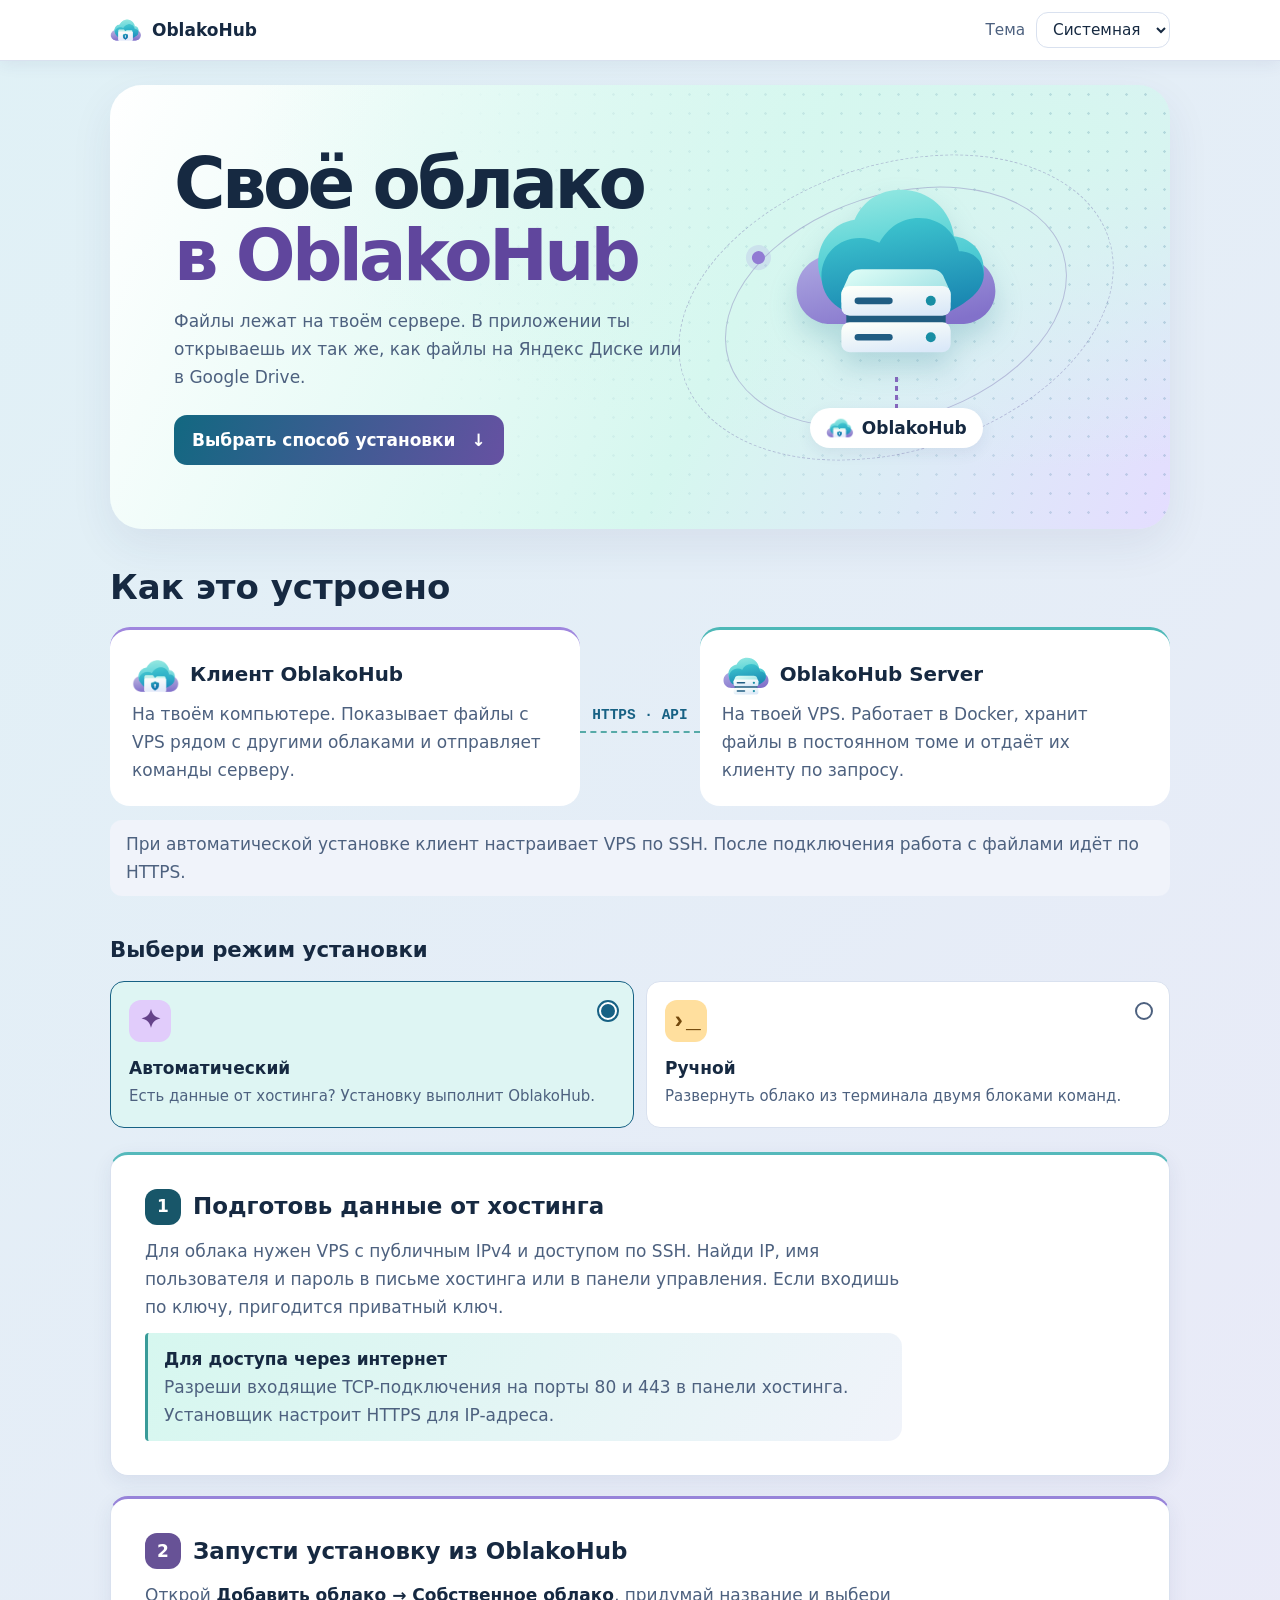
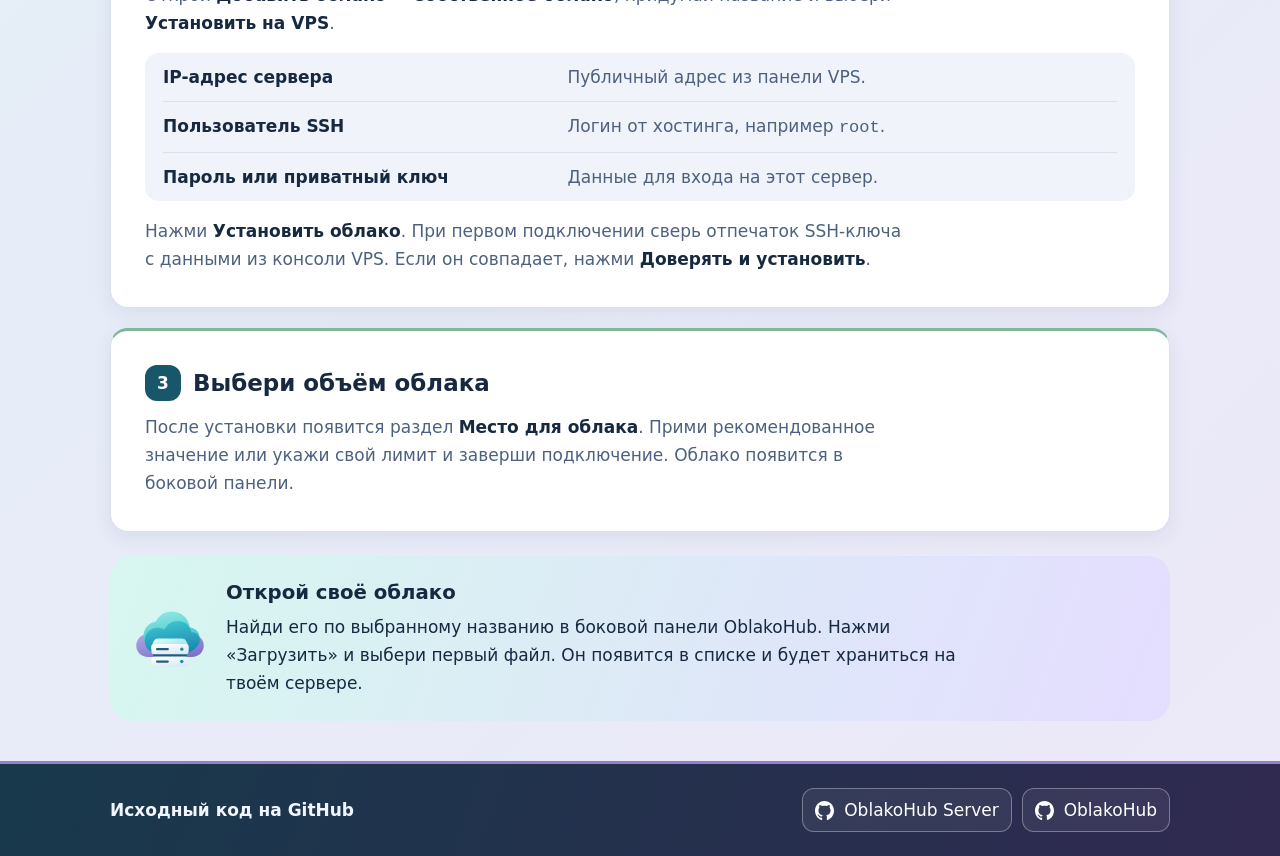
==== docs/index.html @ f3b12b69 "style(Guide): Aligned installation steps and framed page navigation" ====
<!doctype html>
<html lang="ru">
<head>
  <meta charset="utf-8">
  <meta name="viewport" content="width=device-width, initial-scale=1">
  <meta name="color-scheme" content="light dark">
  <meta name="description" content="Как запустить собственное облако OblakoHub на VPS и подключить его в приложении.">
  <title>Собственное облако · OblakoHub</title>
  <link rel="icon" href="oblako.png">
  <link rel="stylesheet" href="guide.css?v=5">
  <script src="guide.js?v=4" defer></script>
</head>
<body>
  <header>
    <div class="layout top">
      <span class="brand"><img src="oblako.png" width="32" height="32" alt="">OblakoHub</span>
      <label class="theme-choice" hidden>Тема
        <select id="theme">
          <option value="system">Системная</option>
          <option value="light">Светлая</option>
          <option value="dark">Тёмная</option>
        </select>
      </label>
    </div>
  </header>
    <main class="layout">
      <section class="hero" aria-labelledby="title">
        <div class="intro">
          <h1 id="title">Своё облако<br><em>в OblakoHub</em></h1>
          <p>Файлы лежат на твоём сервере. В приложении ты открываешь их так же, как файлы на Яндекс Диске или в Google Drive.</p>
          <a class="start" href="#setup">Выбрать способ установки <span aria-hidden="true">↓</span></a>
        </div>
        <figure class="scene" aria-label="OblakoHub подключается к твоему серверу">
          <div class="halo"></div>
          <img class="cloud-art" src="own-cloud.svg" alt="">
          <div class="wire"></div>
          <figcaption><img src="oblako.png" alt="" width="28" height="28"> OblakoHub</figcaption>
        </figure>
      </section>

      <section class="architecture" aria-labelledby="architecture-title">
        <h2 id="architecture-title">Как это устроено</h2>
        <div class="architecture-map">
          <article><img src="oblako.png" alt="" width="48" height="48"><h3>Клиент OblakoHub</h3>
            <p>На твоём компьютере. Показывает файлы с VPS рядом с другими облаками и отправляет команды серверу.</p></article>
          <span class="protocol">HTTPS · API</span>
          <article><img src="own-cloud.svg" alt="" width="48" height="48"><h3>OblakoHub Server</h3>
            <p>На твоей VPS. Работает в Docker, хранит файлы в постоянном томе и отдаёт их клиенту по запросу.</p></article>
        </div>
        <p class="architecture-note">При автоматической установке клиент настраивает VPS по SSH. После подключения работа с файлами идёт по HTTPS.</p>
      </section>

      <fieldset class="scenario" id="setup">
        <legend>Выбери режим установки</legend>
        <div class="choices">
          <input type="radio" name="scenario" id="auto" aria-controls="auto-guide" checked>
          <label for="auto"><i class="symbol spark" aria-hidden="true">✦</i><strong>Автоматический</strong><span>Есть данные от хостинга? Установку выполнит OblakoHub.</span></label>
          <input type="radio" name="scenario" id="vps" aria-controls="vps-guide">
          <label for="vps"><i class="symbol shell" aria-hidden="true">›_</i><strong>Ручной</strong><span>Развернуть облако из терминала двумя блоками команд.</span></label>
        </div>

        <div class="steps" id="auto-guide">
          <section class="card">
            <h2><span class="step-number">1</span>Подготовь данные от хостинга</h2>
            <p>Для облака нужен VPS с публичным IPv4 и доступом по SSH. Найди IP, имя пользователя и пароль в письме хостинга или в панели управления. Если входишь по ключу, пригодится приватный ключ.</p>
            <p class="result"><strong>Для доступа через интернет</strong>Разреши входящие TCP-подключения на порты 80 и 443 в панели хостинга. Установщик настроит HTTPS для IP-адреса.</p>
          </section>
          <section class="card">
            <h2><span class="step-number">2</span>Запусти установку из OblakoHub</h2>
            <p>Открой <strong>Добавить облако → Собственное облако</strong>, придумай название и выбери <strong>Установить на VPS</strong>.</p>
            <dl class="fields">
              <div><dt>IP-адрес сервера</dt><dd>Публичный адрес из панели VPS.</dd></div>
              <div><dt>Пользователь SSH</dt><dd>Логин от хостинга, например <code>root</code>.</dd></div>
              <div><dt>Пароль или приватный ключ</dt><dd>Данные для входа на этот сервер.</dd></div>
            </dl>
            <p>Нажми <strong>Установить облако</strong>. При первом подключении сверь отпечаток SSH-ключа с данными из консоли VPS. Если он совпадает, нажми <strong>Доверять и установить</strong>.</p>
          </section>
          <section class="card">
            <h2><span class="step-number">3</span>Выбери объём облака</h2>
            <p>После установки появится раздел <strong>Место для облака</strong>. Прими рекомендованное значение или укажи свой лимит и заверши подключение. Облако появится в боковой панели.</p>
          </section>
        </div>

        <div class="steps" id="vps-guide">
          <section class="card">
            <h2><span class="step-number">1</span>Установи Docker и Git</h2>
            <p>Для этих команд подойдёт VPS с Ubuntu и публичным IPv4. В панели хостинга открой входящие TCP-порты <strong>80 и 443</strong>, затем открой терминал VPS.</p>
            <div class="command">
              <div class="command-header"><span>Терминал на VPS</span><button type="button" hidden>Скопировать</button></div>
              <pre><code><b>wget</b> -O install-docker.sh https://raw.githubusercontent.com/vZidv/OblakoHub-Server/main/install-docker.sh &amp;&amp;
<b>bash</b> install-docker.sh</code></pre>
            </div>
            <details><summary>Если на VPS нет wget</summary><p>Скачай и запусти тот же скрипт через curl.</p>
              <div class="command"><div class="command-header"><span>Терминал на VPS</span><button type="button" hidden>Скопировать</button></div>
                <pre><code><b>curl</b> -fLo install-docker.sh https://raw.githubusercontent.com/vZidv/OblakoHub-Server/main/install-docker.sh &amp;&amp;
<b>bash</b> install-docker.sh</code></pre>
              </div>
            </details>
          </section>
          <section class="card">
            <h2><span class="step-number">2</span>Запусти сервер</h2>
            <div class="command">
              <div class="command-header"><span>Терминал на VPS</span><button type="button" hidden>Скопировать</button></div>
              <pre><code><b>git</b> clone https://github.com/vZidv/OblakoHub-Server.git &amp;&amp;
<b>cd</b> OblakoHub-Server &amp;&amp;
<b>bash</b> install.sh</code></pre>
            </div>
            <p class="result"><strong>Для подключения</strong> Введи IPv4 по запросу. Дождись строк <samp>Адрес подключения</samp> и <samp>Одноразовый код (15 минут)</samp>. Обе понадобятся в приложении.</p>
            <details><summary>Если код истёк</summary><p>До первого подключения снова выполни <code>bash install.sh</code> в папке проекта.</p></details>
          </section>
          <section class="card">
            <h2><span class="step-number">3</span>Подключи облако в OblakoHub</h2>
            <p>Открой в клиенте <strong>Добавить облако → Собственное облако → Готовый сервер</strong>.</p>
            <p>Введи название, адрес сервера и одноразовый код. Нажми <strong>Подключить</strong>.</p>
            <p>Код действует 15 минут. Когда появится раздел <strong>Место для облака</strong>, выбери лимит и заверши подключение.</p>
          </section>
        </div>
      </fieldset>
      <section class="finish" aria-labelledby="finish-title">
        <img src="own-cloud.svg" alt="" width="72" height="72">
        <div><h2 id="finish-title">Открой своё облако</h2>
          <p>Найди его по выбранному названию в боковой панели OblakoHub. Нажми «Загрузить» и выбери первый файл. Он появится в списке и будет храниться на твоём сервере.</p></div>
      </section>
      <p id="copy-status" class="visually-hidden" role="status"></p>
    </main>
  <footer>
    <div class="layout foot">
      <strong>Исходный код на GitHub</strong>
      <nav aria-label="Репозитории проекта">
        <a href="https://github.com/vZidv/OblakoHub-Server">OblakoHub Server</a>
        <a href="https://github.com/vZidv/OblakoHub-Avalonia">OblakoHub</a>
      </nav>
    </div>
  </footer>
</body>
</html>
---- docs/guide.css ----
:root {
  color-scheme: light dark;
  --bg: light-dark(#e0f1f6, #111925);
  --bg-end: light-dark(#ece8f8, #1f1a31);
  --surface: light-dark(#fff, #192838);
  --secondary: light-dark(#f0f3fa, #203148);
  --line: light-dark(#d9e1ef, #394b62);
  --ink: light-dark(#162941, #eff4fa);
  --muted: light-dark(#4d617f, #b3c2d7);
  --accent: light-dark(#176184, #a9c7ff);
  --selected: light-dark(#def5f3, #293856);
  --sky: light-dark(#d6f7ef, #17404d);
  --lilac: light-dark(#e4ddff, #3a3256);
  --violet: light-dark(#60469d, #cbb7ff);
  --terminal: light-dark(#172840, #111b29);
  --terminal-line: light-dark(#334960, #34465d);
  --terminal-ink: #eef3fc;
  --shadow: light-dark(#253c6b13, #0002);
  font: 17px/1.65 "Segoe UI", system-ui, sans-serif;
}

* { box-sizing: border-box; }
body {
  margin: 0;
  min-height: 100vh;
  color: var(--ink);
  background: linear-gradient(135deg, var(--bg), var(--bg-end));
}
a { color: var(--accent); text-underline-offset: .2em; }
:focus-visible { outline: 2px solid var(--accent); outline-offset: 3px; }
.layout { width: min(100% - 40px, 1060px); margin: 0 auto; }
.top, .brand { display: flex; align-items: center; gap: 10px; }
header { background: var(--surface); border-bottom: 1px solid var(--line); box-shadow: 0 3px 16px var(--shadow); }
.top { justify-content: space-between; padding-block: 12px; }
main.layout { padding-block: 24px 40px; }
.brand { font-weight: 750; }
.brand img { object-fit: contain; }

.hero {
  position: relative;
  isolation: isolate;
  overflow: hidden;
  display: grid;
  grid-template-columns: 1.1fr .9fr;
  align-items: center;
  padding: clamp(28px, 5vw, 64px);
  border-radius: 32px;
  background: radial-gradient(ellipse at 87% 12%, var(--sky), transparent 60%),
              linear-gradient(115deg, var(--surface) 0%, var(--sky) 58%, var(--lilac));
  box-shadow: 0 16px 44px var(--shadow);
}
.hero::before {
  content: "";
  position: absolute;
  z-index: -1;
  inset: 0;
  background-image: radial-gradient(circle, var(--accent) 1px, transparent 1.5px);
  background-size: 19px 19px;
  opacity: .19;
  mask-image: linear-gradient(90deg, transparent 28%, black);
}
.intro { position: relative; z-index: 1; }
.hero h1 { font-size: clamp(2.65rem, 5.5vw, 4.2rem); line-height: 1.02; letter-spacing: -.052em; }
.hero em { color: var(--violet); font-style: normal; }
.start {
  display: inline-flex;
  align-items: center;
  gap: 16px;
  margin-top: 24px;
  padding: 11px 18px;
  border-radius: 13px;
  color: white;
  background: linear-gradient(110deg, #126881, #6651a2);
  text-decoration: none;
  font-weight: 650;
}
.scene {
  position: relative;
  isolation: isolate;
  margin: 0;
  display: grid;
  justify-items: center;
  align-content: center;
  min-height: 220px;
}
.halo {
  position: absolute;
  inset: 10% 8%;
  z-index: -1;
  border: 1px solid #8680b974;
  border-radius: 50%;
  transform: rotate(-18deg);
}
.halo::before, .halo::after {
  content: "";
  position: absolute;
  border-radius: 50%;
}
.halo::before { inset: -14%; border: 1px dashed #8380b572; }
.halo::after { width: 13px; height: 13px; top: 7%; left: 15%; background: #917ad3; box-shadow: 0 0 0 6px #977ada2b; }
.cloud-art { width: clamp(130px, 18vw, 212px); filter: drop-shadow(0 15px 14px #22778b38); }
.wire { width: 3px; height: 31px; background: repeating-linear-gradient(#8666bd 0 5px, transparent 5px 9px); }
.scene figcaption { display: flex; gap: 8px; align-items: center; padding: 6px 16px; border-radius: 30px; background: var(--surface); box-shadow: 0 5px 15px var(--shadow); font-weight: 650; }
h1, h2, p { margin: 0; }
h1 { font-size: clamp(1.9rem, 4.5vw, 3rem); line-height: 1.12; letter-spacing: -.035em; }
h2 { font-size: 1.16rem; line-height: 1.35; }
.hero p { max-width: 50ch; margin-top: 14px; color: var(--muted); }
.card p { max-width: 70ch; margin-top: 12px; color: var(--muted); }
.card strong { color: var(--ink); }

.scenario { border: 0; padding: 0; margin: 34px 0 0; min-inline-size: 0; }
.scenario legend { padding: 0; margin-bottom: 14px; font-size: 1.25rem; font-weight: 700; }
.choices { display: grid; grid-template-columns: repeat(2, minmax(0, 1fr)); gap: 12px; }
.choices input, .visually-hidden {
  position: absolute;
  width: 1px;
  height: 1px;
  overflow: hidden;
  clip-path: inset(50%);
  white-space: nowrap;
}
.choices label {
  display: grid;
  gap: 2px;
  position: relative;
  align-content: start;
  padding: 18px;
  border: 1px solid var(--line);
  border-radius: 14px;
  background: var(--surface);
  cursor: pointer;
}
.symbol {
  display: grid;
  place-items: center;
  width: 42px;
  height: 42px;
  border-radius: 12px;
  margin-bottom: 10px;
  color: #12556a;
  background: #a2ece0;
  font: 700 1.45rem/1 Consolas, monospace;
}
.spark { color: #65428a; background: #e1ccfb; }
.shell { color: #72480c; background: #ffdf9e; }
.choices label::after {
  content: "";
  position: absolute;
  right: 16px;
  top: 20px;
  width: 14px;
  height: 14px;
  border: 2px solid var(--muted);
  border-radius: 50%;
}
.choices input:checked + label::after {
  background: var(--accent);
  border-color: var(--surface);
  outline: 2px solid var(--accent);
}
.choices label:hover { background: var(--secondary); }
.choices label span { color: var(--muted); font-size: .88rem; }
.choices input:checked + label { border-color: var(--accent); background: var(--selected); }
.choices input:focus-visible + label { outline: 2px solid var(--accent); outline-offset: 3px; }
.scenario:not(:has(#vps:checked)) #vps-guide,
.scenario:not(:has(#auto:checked)) #auto-guide { display: none; }
#setup { scroll-margin: 24px; }
.steps { display: grid; gap: 20px; margin-top: 24px; }

.card {
  padding: clamp(20px, 4vw, 34px);
  border-radius: 18px;
  border: 1px solid var(--line);
  background: var(--surface);
  box-shadow: 0 6px 20px var(--shadow);
}
.card h2 { display: flex; align-items: center; gap: 12px; font-size: 1.35rem; }
.step-number {
  flex: none;
  display: grid;
  place-items: center;
  width: 36px;
  height: 36px;
  border-radius: 12px;
  background: #185669;
  color: white;
  font: 700 1rem/1 system-ui, sans-serif;
}
.result { padding: 12px 16px; border-inline-start: 3px solid #399b99; background: var(--secondary); }
.result strong { display: block; }
details { margin-top: 14px; }
summary { width: fit-content; color: var(--accent); cursor: pointer; }
kbd { font-family: inherit; font-weight: 600; }
pre b { color: #8de6dc; }
p code { padding: .16em .35em; border-radius: 5px; color: var(--ink); background: var(--secondary); overflow-wrap: anywhere; }
.command { margin-top: 14px; border-radius: 12px; background: var(--terminal); color: var(--terminal-ink); overflow: hidden; }
.command-header {
  display: flex;
  align-items: center;
  justify-content: space-between;
  gap: 10px;
  padding: 9px 16px;
  background: #ffffff09;
  border-bottom: 1px solid var(--terminal-line);
  font-size: .84rem;
}
.command button {
  padding: 4px 10px;
  border: 1px solid #647c9f;
  border-radius: 8px;
  background: #294463;
  color: #fff;
  font: inherit;
  cursor: pointer;
}
.command button:hover { background: #3a5881; }
.command button:focus-visible { outline-color: #bcd2ff; }
pre { margin: 0; padding: 16px; line-height: 1.8; white-space: pre-wrap; overflow-wrap: anywhere; font-size: .88rem; }
code { font-family: Consolas, "Liberation Mono", monospace; }

@media (max-width: 540px) {
  .layout { width: min(100% - 24px, 1060px); }
  .hero { padding: 22px; gap: 12px; }
  .scene { min-height: 155px; }
  .hero { grid-template-columns: 1fr; }
  .cloud-art { width: 100px; }
  .wire { height: 16px; }
  .halo { inset: 8% 18%; }
  .hero p { font-size: .95rem; }
  .card { padding: 18px; }
  .choices { grid-template-columns: 1fr; gap: 8px; }
  .choices label { padding-block: 10px; }
  .card h2 { font-size: 1.15rem; }
}

.steps .card { position: relative; border-top: 3px solid #55b9bb; }
.steps .card:nth-child(2) { border-top-color: #9783d9; }
.steps .card:nth-child(2) .step-number { background: #675296; }
.steps .card:nth-child(3) { border-top-color: #80b897; }
.command-header > span::before { content: "›_"; color: #89e9de; margin-right: 10px; font: 700 1rem Consolas, monospace; }
.result { border-radius: 4px 14px 14px 4px; background: linear-gradient(120deg, var(--sky), var(--secondary)); }
.fields { margin: 16px 0; padding: 0 18px; border-radius: 14px; background: var(--secondary); }
.fields div { display: grid; grid-template-columns: 1fr 1.4fr; gap: 12px; padding: 10px 0; }
.fields div + div { border-top: 1px solid var(--line); }
.fields dt { font-weight: 650; }
.fields dd { margin: 0; color: var(--muted); }
.finish { display: flex; align-items: center; gap: 20px; padding: 24px; margin-top: 24px; border-radius: 22px; background: linear-gradient(110deg, var(--sky), var(--lilac)); }
.finish p { max-width: 72ch; margin-top: 6px; }
@media (max-width: 680px) {
  .choices { grid-template-columns: 1fr; }
  .choices label { grid-template-columns: 42px 1fr; column-gap: 13px; padding: 12px 44px 12px 14px; }
  .choices .symbol { grid-row: span 2; align-self: center; margin: 0; }
  .finish { align-items: flex-start; gap: 12px; padding: 18px; }
  .finish img { width: 44px; height: auto; }
  .fields div { grid-template-columns: 1fr; gap: 0; }
}
@media (prefers-reduced-motion: no-preference) {
  html { scroll-behavior: smooth; }
  .cloud-art { animation: float-cloud 3.2s ease-in-out infinite; }
  .wire { animation: flow 1.2s linear infinite; }
  .intro, .scenario .steps { animation: reveal .45s ease-out; }
  .choices label, .start { transition: transform .18s, box-shadow .18s; }
  .choices label:hover, .start:hover { transform: translateY(-3px); box-shadow: 0 8px 18px var(--shadow); }
}
@keyframes float-cloud { 50% { transform: translateY(-8px); } }
@keyframes flow { to { background-position: 0 9px; } }
@keyframes reveal { from { opacity: .55; transform: translateY(8px); } to { opacity: 1; transform: translateY(0); } }

:root[data-theme="light"] { color-scheme: light; }
:root[data-theme="dark"] { color-scheme: dark; }
.theme-choice { font-size: .9rem; color: var(--muted); }
.theme-choice select, footer a {
  margin-inline-start: 6px;
  padding: 7px 12px;
  border: 1px solid var(--line);
  border-radius: 12px;
  background: var(--surface);
  color: var(--ink);
  font: inherit;
  cursor: pointer;
}
.architecture { margin-block: 36px; }
.architecture h2 { font-size: clamp(1.55rem, 3vw, 2rem); margin-bottom: 16px; }
.architecture-map { display: grid; align-items: stretch; grid-template-columns: 1fr auto 1fr; }
.architecture-map article { padding: 22px; border-radius: 20px; background: var(--surface); border-top: 3px solid #9f86de; }
.architecture-map article:last-child { border-color: #4db8b7; }
.architecture-map img { float: left; margin-right: 10px; object-fit: contain; }
.architecture-map h3 { margin: 0; min-height: 48px; display: flex; align-items: center; }
.architecture-map p, .architecture-note { color: var(--muted); }
.architecture-note { margin-top: 14px; padding: 10px 16px; background: var(--secondary); border-radius: 12px; }
.protocol { align-self: center; padding: 6px 12px; border-bottom: 2px dashed #56aaa8; color: var(--accent); font: 600 .85rem/1.4 monospace; }
.foot, footer nav, footer a { display: flex; align-items: center; flex-wrap: wrap; gap: 10px; }
footer { color: #f1f5ff; background: linear-gradient(110deg, #18394b, #302950); border-top: 3px solid #9581c8; }
.foot { justify-content: space-between; padding-block: 24px; }
footer a { margin: 0; color: #fff; background: #ffffff10; border-color: #ffffff55; text-decoration: none; }
footer a:hover { background: #ffffff24; border-color: #a6dedc; }
footer a::before { content: ""; width: 19px; height: 19px; background: currentColor; mask: url("github.svg") center/contain no-repeat; }
@media (max-width: 680px) {
  .architecture-map { grid-template-columns: 1fr; }
  .protocol { justify-self: center; border: 0; border-inline-start: 2px dashed #56aaa8; }
}
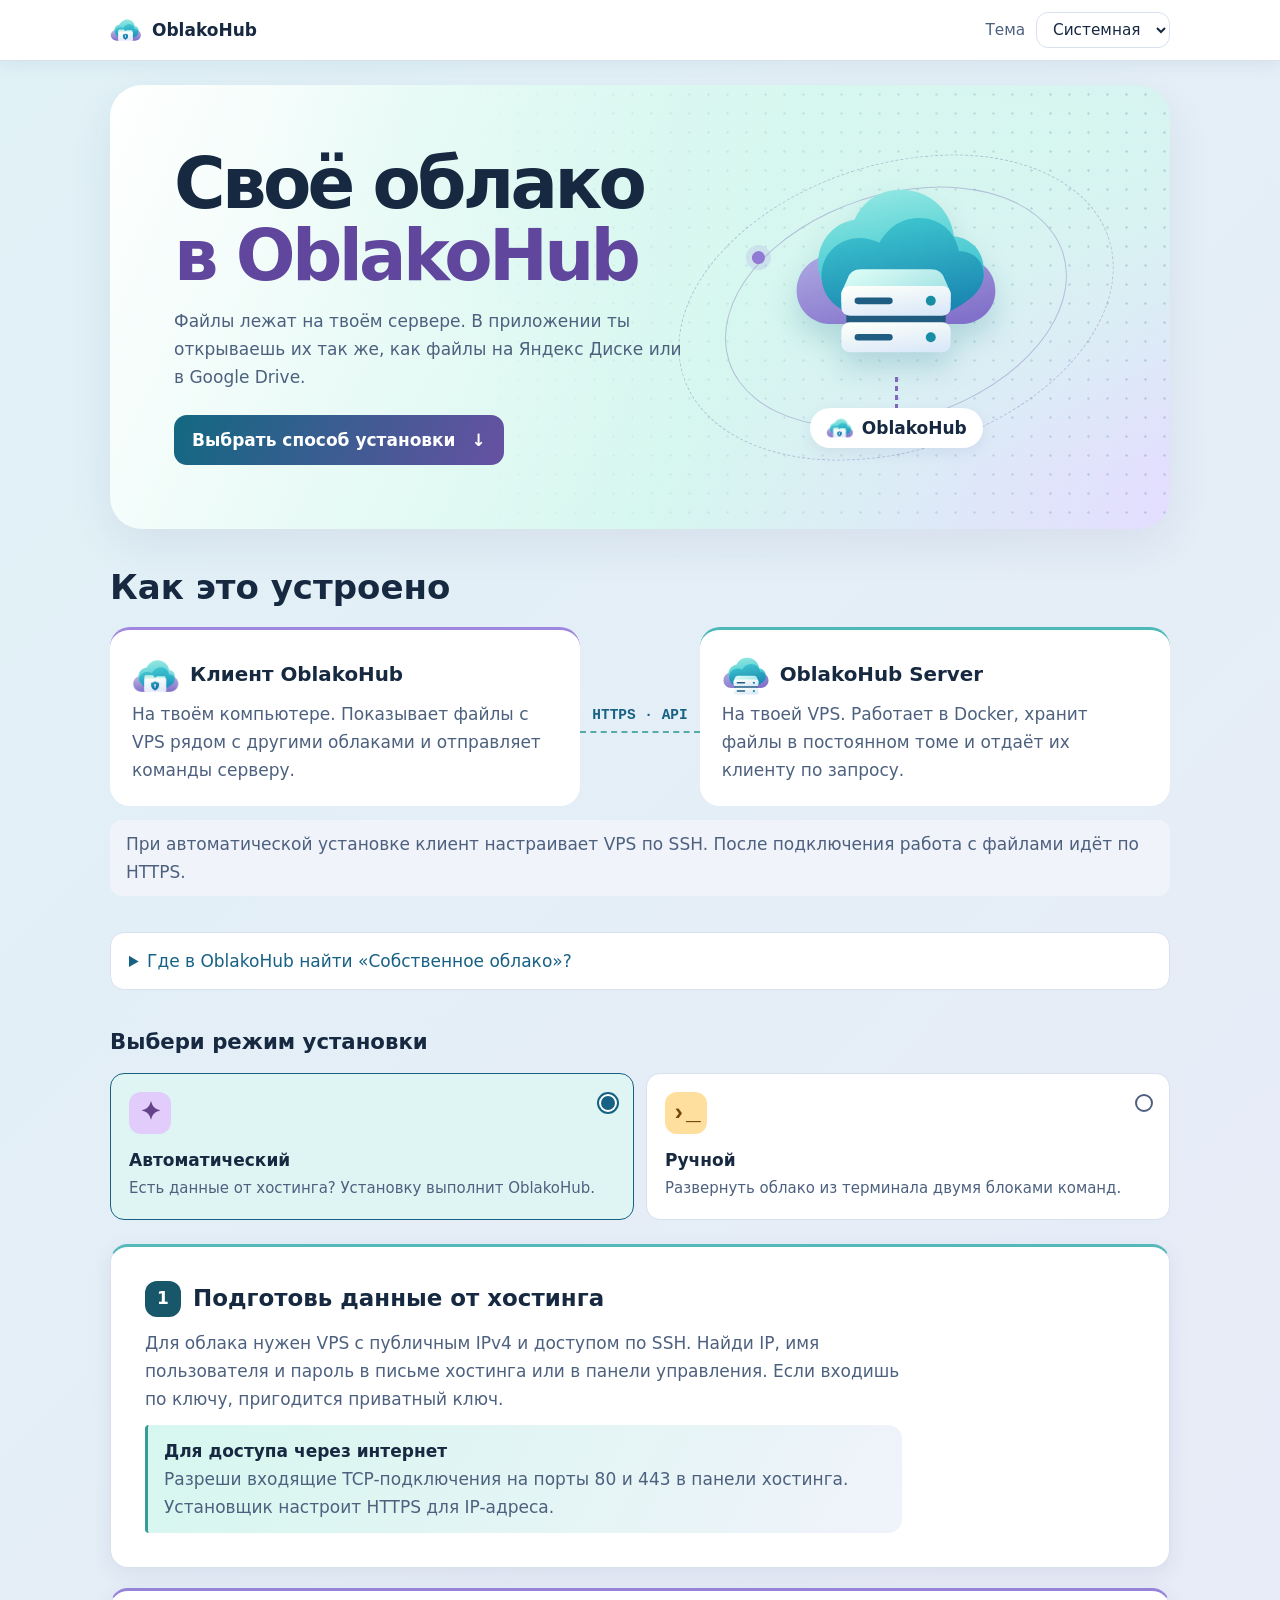
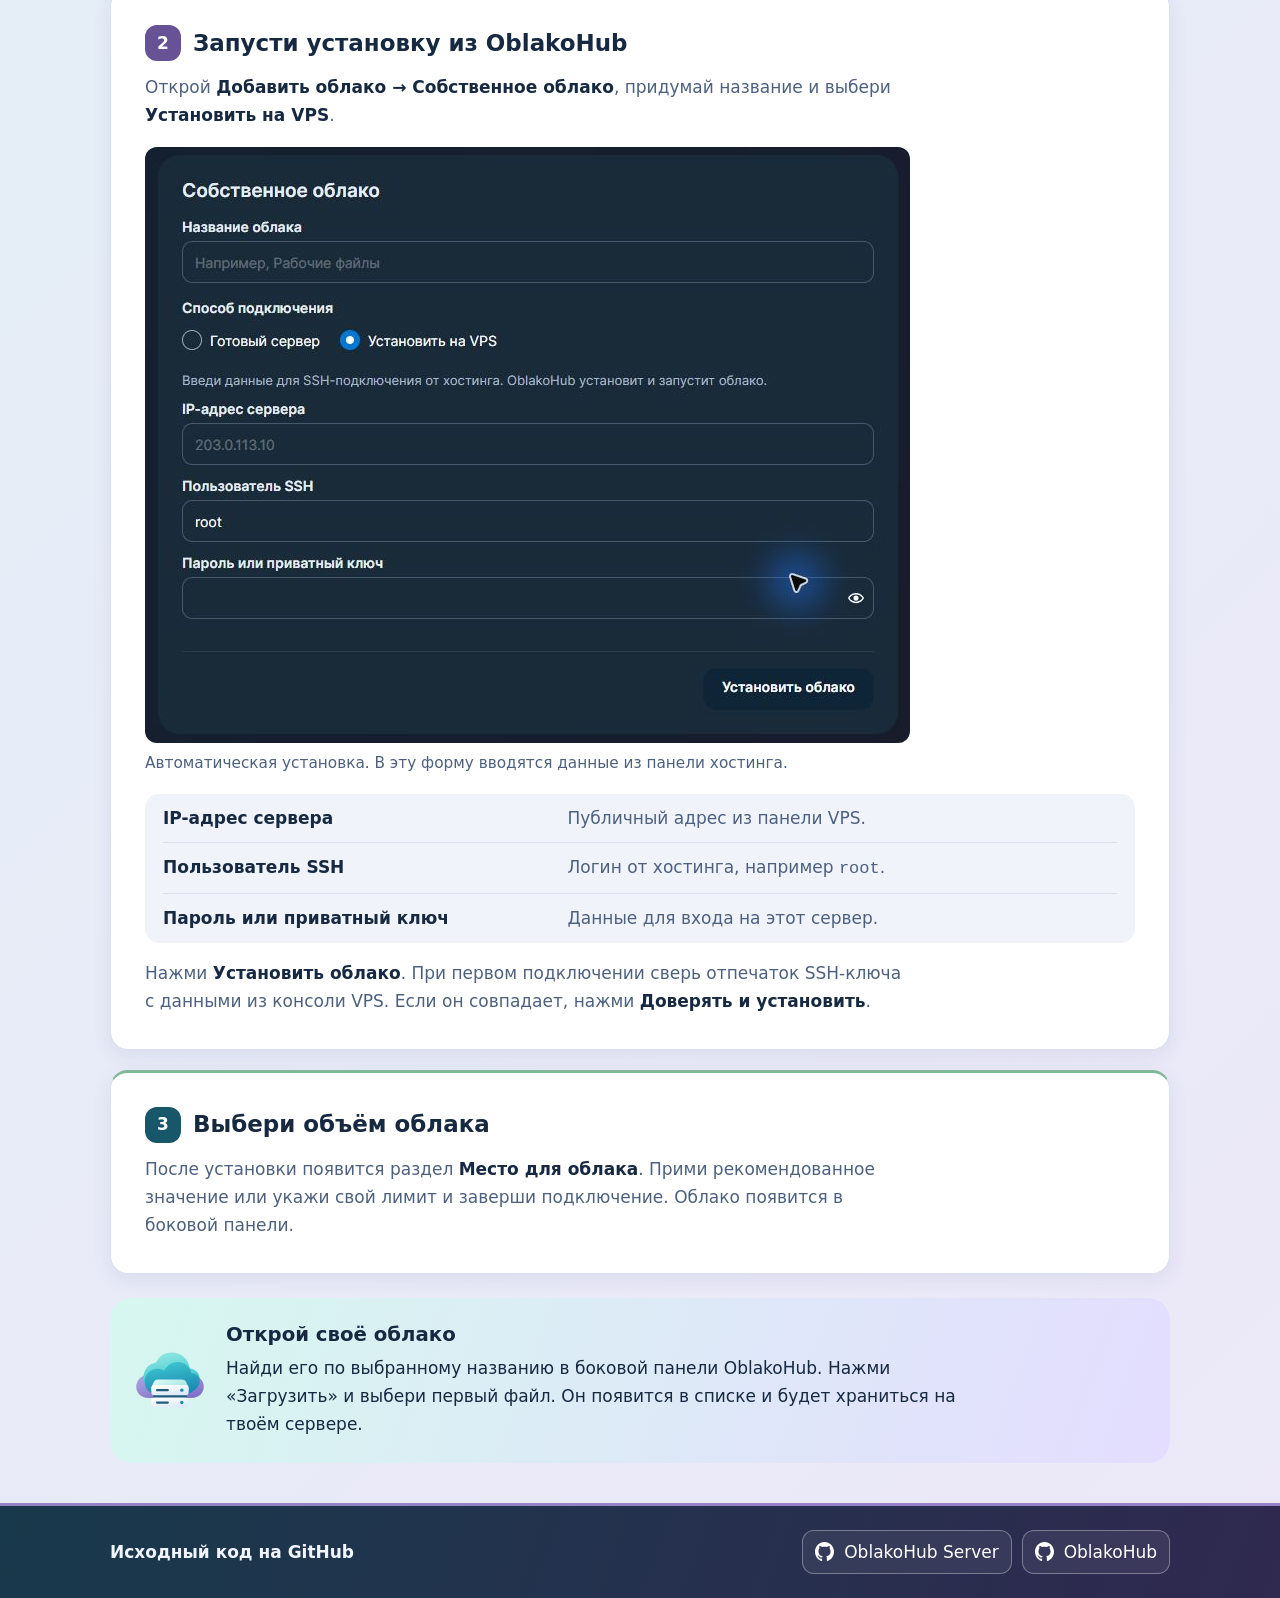
==== commit 62a14f5f: "docs(Guide): Illustrated setup with OblakoHub client screenshots" ====
--- a/docs/index.html
+++ b/docs/index.html
@@ -7,7 +7,7 @@
   <meta name="description" content="Как запустить собственное облако OblakoHub на VPS и подключить его в приложении.">
   <title>Собственное облако · OblakoHub</title>
   <link rel="icon" href="oblako.png">
-  <link rel="stylesheet" href="guide.css?v=5">
+  <link rel="stylesheet" href="guide.css?v=6">
   <script src="guide.js?v=4" defer></script>
 </head>
 <body>
@@ -50,6 +50,14 @@
         <p class="architecture-note">При автоматической установке клиент настраивает VPS по SSH. После подключения работа с файлами идёт по HTTPS.</p>
       </section>
 
+      <details class="client-location">
+        <summary>Где в OblakoHub найти «Собственное облако»?</summary>
+        <figure class="client-shot">
+          <a href="screenshots/providers.png"><img src="screenshots/providers.png" width="765" height="545" loading="lazy" alt="Окно «Добавить облако». Плитка «Собственное облако» находится в нижнем ряду слева."></a>
+          <figcaption>На главной нажми «Добавить облако», затем выбери «Собственное облако».</figcaption>
+        </figure>
+      </details>
+
       <fieldset class="scenario" id="setup">
         <legend>Выбери режим установки</legend>
         <div class="choices">
@@ -68,6 +76,10 @@
           <section class="card">
             <h2><span class="step-number">2</span>Запусти установку из OblakoHub</h2>
             <p>Открой <strong>Добавить облако → Собственное облако</strong>, придумай название и выбери <strong>Установить на VPS</strong>.</p>
+            <figure class="client-shot">
+              <a href="screenshots/ssh.png"><img src="screenshots/ssh.png" width="765" height="596" loading="lazy" alt="Форма «Установить на VPS» с полями IP-адреса, пользователя SSH и пароля или приватного ключа."></a>
+              <figcaption>Автоматическая установка. В эту форму вводятся данные из панели хостинга.</figcaption>
+            </figure>
             <dl class="fields">
               <div><dt>IP-адрес сервера</dt><dd>Публичный адрес из панели VPS.</dd></div>
               <div><dt>Пользователь SSH</dt><dd>Логин от хостинга, например <code>root</code>.</dd></div>
@@ -111,7 +123,11 @@
           <section class="card">
             <h2><span class="step-number">3</span>Подключи облако в OblakoHub</h2>
             <p>Открой в клиенте <strong>Добавить облако → Собственное облако → Готовый сервер</strong>.</p>
-            <p>Введи название, адрес сервера и одноразовый код. Нажми <strong>Подключить</strong>.</p>
+            <figure class="client-shot">
+              <a href="screenshots/ready.png"><img src="screenshots/ready.png" width="765" height="580" loading="lazy" alt="Форма «Готовый сервер» с полями адреса и одноразового кода и кнопкой «Проверить сервер»."></a>
+              <figcaption>Ручная установка. Сюда нужно вставить HTTPS-адрес и код, которые вывел установщик.</figcaption>
+            </figure>
+            <p>Введи название, адрес сервера и одноразовый код. Нажми <strong>Проверить сервер</strong>.</p>
             <p>Код действует 15 минут. Когда появится раздел <strong>Место для облака</strong>, выбери лимит и заверши подключение.</p>
           </section>
         </div>
--- a/docs/guide.css
+++ b/docs/guide.css
@@ -299,3 +299,9 @@
   .architecture-map { grid-template-columns: 1fr; }
   .protocol { justify-self: center; border: 0; border-inline-start: 2px dashed #56aaa8; }
 }
+
+.client-location { padding: 14px 18px; background: var(--surface); border: 1px solid var(--line); border-radius: 14px; }
+.client-shot { margin: 18px 0; max-width: 765px; }
+.client-shot a { display: block; border-radius: 12px; }
+.client-shot img { display: block; width: 100%; height: auto; border-radius: 12px; }
+.client-shot figcaption { margin-top: 8px; color: var(--muted); font-size: .9rem; }
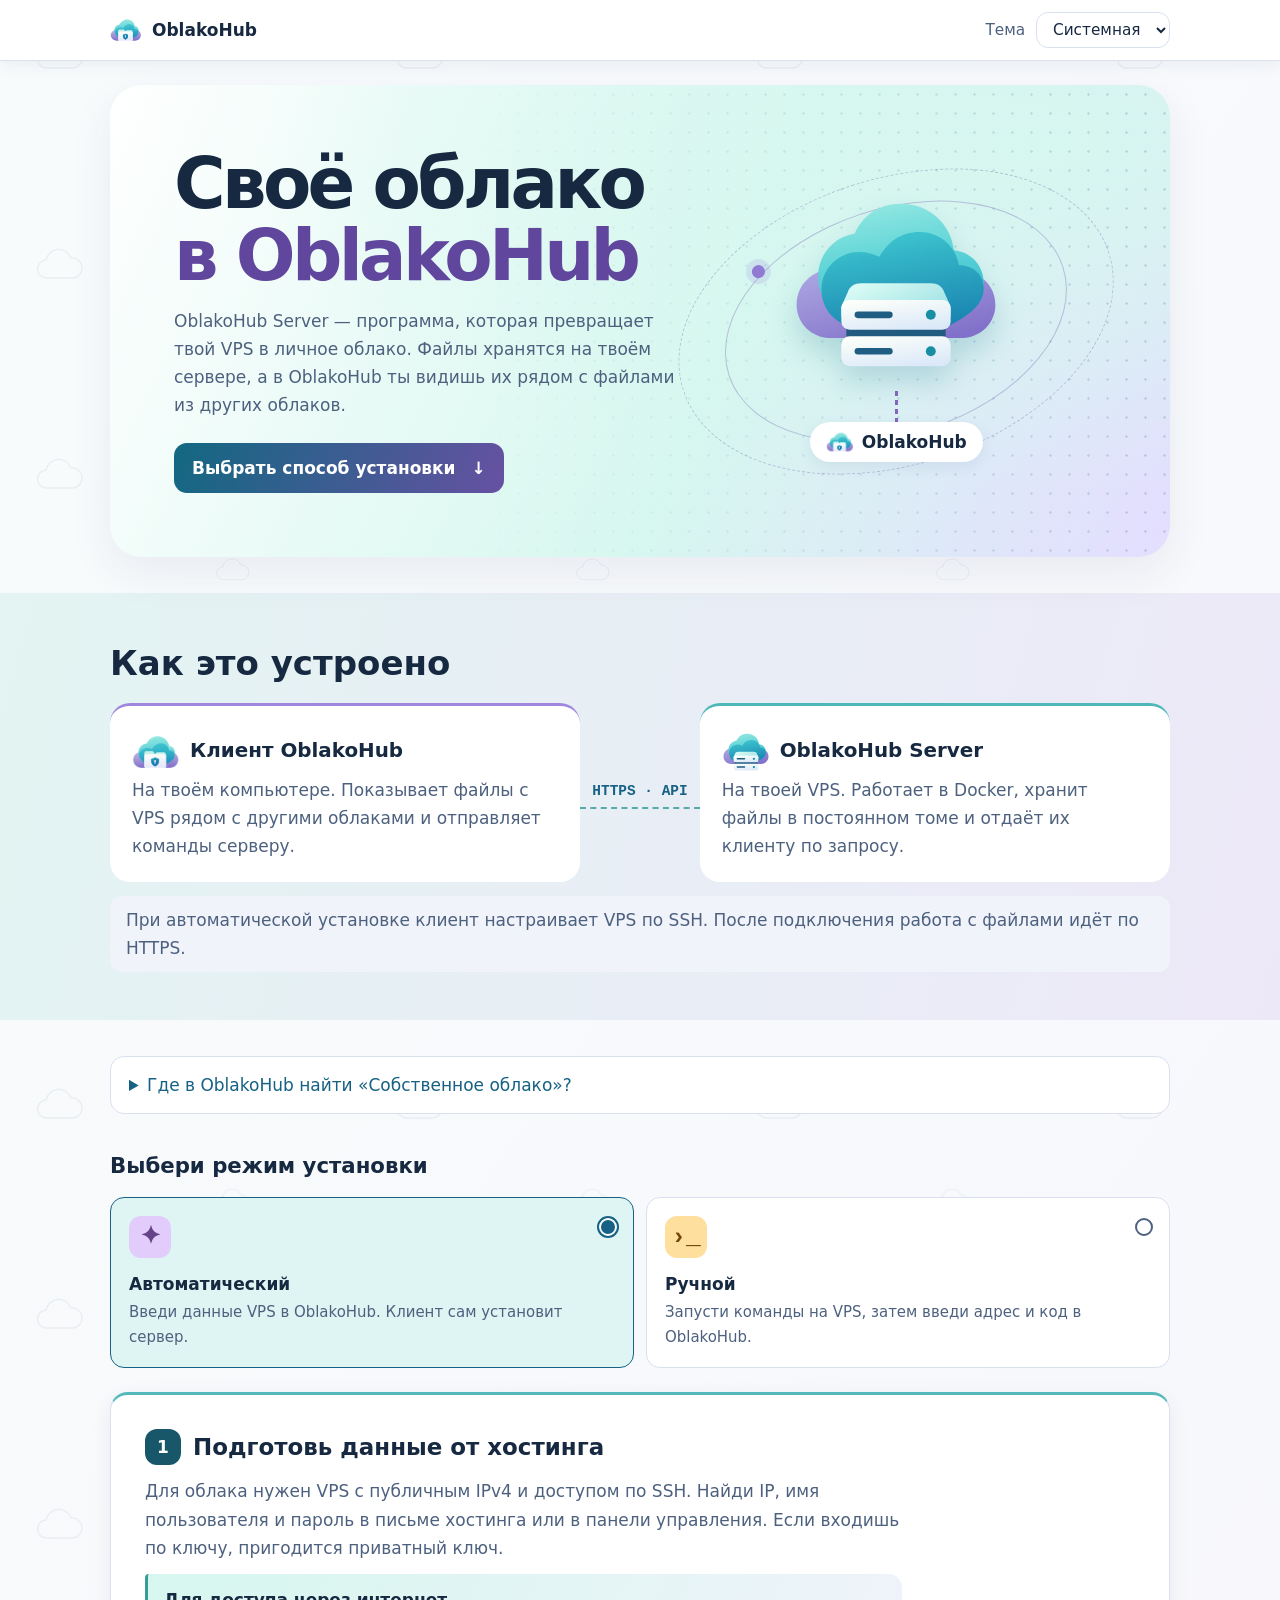
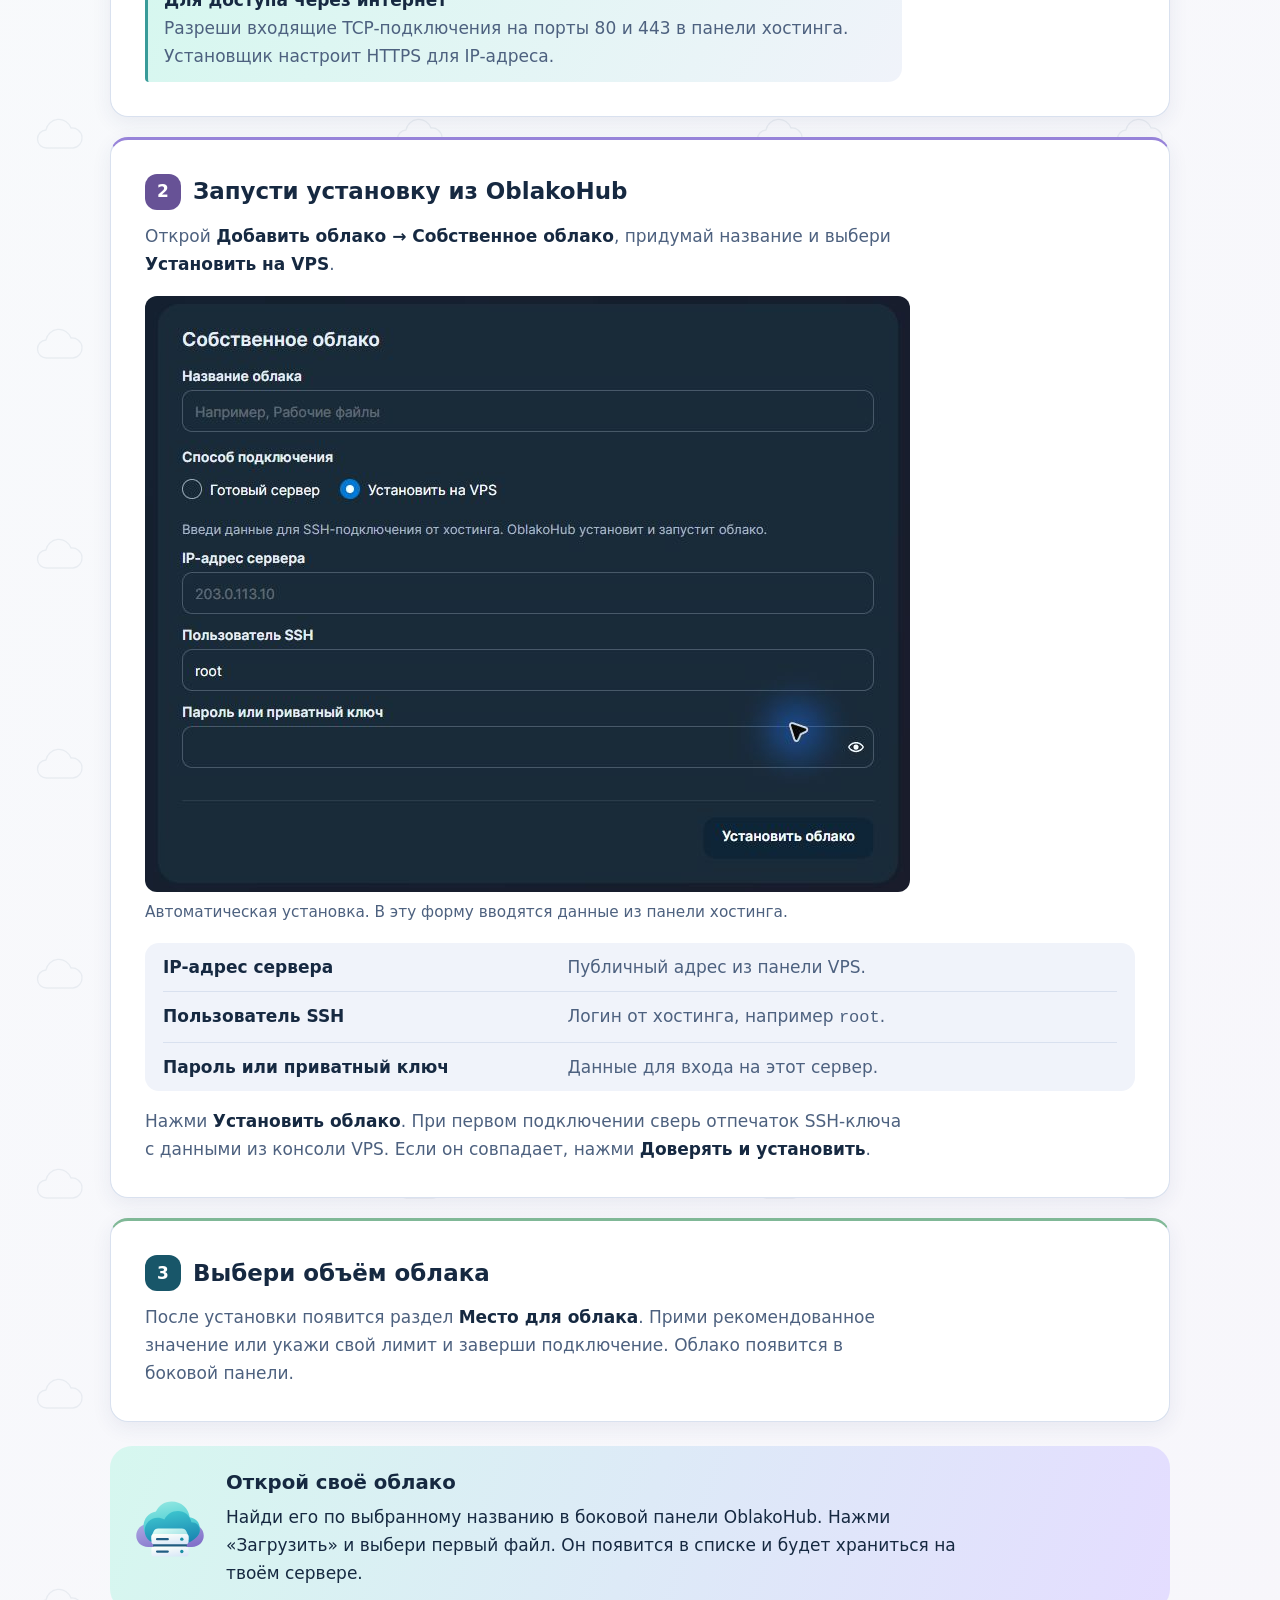
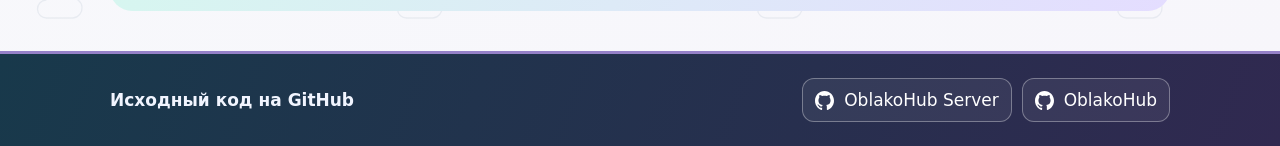
==== commit c005bcc5: "style(Guide): Framed architecture and clarified installation choices" ====
--- a/docs/index.html
+++ b/docs/index.html
@@ -7,7 +7,7 @@
   <meta name="description" content="Как запустить собственное облако OblakoHub на VPS и подключить его в приложении.">
   <title>Собственное облако · OblakoHub</title>
   <link rel="icon" href="oblako.png">
-  <link rel="stylesheet" href="guide.css?v=6">
+  <link rel="stylesheet" href="guide.css?v=7">
   <script src="guide.js?v=4" defer></script>
 </head>
 <body>
@@ -23,11 +23,11 @@
       </label>
     </div>
   </header>
-    <main class="layout">
-      <section class="hero" aria-labelledby="title">
+    <main>
+      <section class="layout hero" aria-labelledby="title">
         <div class="intro">
           <h1 id="title">Своё облако<br><em>в OblakoHub</em></h1>
-          <p>Файлы лежат на твоём сервере. В приложении ты открываешь их так же, как файлы на Яндекс Диске или в Google Drive.</p>
+          <p>OblakoHub Server — программа, которая превращает твой VPS в личное облако. Файлы хранятся на твоём сервере, а в OblakoHub ты видишь их рядом с файлами из других облаков.</p>
           <a class="start" href="#setup">Выбрать способ установки <span aria-hidden="true">↓</span></a>
         </div>
         <figure class="scene" aria-label="OblakoHub подключается к твоему серверу">
@@ -39,105 +39,109 @@
       </section>
 
       <section class="architecture" aria-labelledby="architecture-title">
-        <h2 id="architecture-title">Как это устроено</h2>
-        <div class="architecture-map">
-          <article><img src="oblako.png" alt="" width="48" height="48"><h3>Клиент OblakoHub</h3>
-            <p>На твоём компьютере. Показывает файлы с VPS рядом с другими облаками и отправляет команды серверу.</p></article>
-          <span class="protocol">HTTPS · API</span>
-          <article><img src="own-cloud.svg" alt="" width="48" height="48"><h3>OblakoHub Server</h3>
-            <p>На твоей VPS. Работает в Docker, хранит файлы в постоянном томе и отдаёт их клиенту по запросу.</p></article>
+        <div class="layout">
+          <h2 id="architecture-title">Как это устроено</h2>
+          <div class="architecture-map">
+            <article><img src="oblako.png" alt="" width="48" height="48"><h3>Клиент OblakoHub</h3>
+              <p>На твоём компьютере. Показывает файлы с VPS рядом с другими облаками и отправляет команды серверу.</p></article>
+            <span class="protocol">HTTPS · API</span>
+            <article><img src="own-cloud.svg" alt="" width="48" height="48"><h3>OblakoHub Server</h3>
+              <p>На твоей VPS. Работает в Docker, хранит файлы в постоянном томе и отдаёт их клиенту по запросу.</p></article>
+          </div>
+          <p class="architecture-note">При автоматической установке клиент настраивает VPS по SSH. После подключения работа с файлами идёт по HTTPS.</p>
         </div>
-        <p class="architecture-note">При автоматической установке клиент настраивает VPS по SSH. После подключения работа с файлами идёт по HTTPS.</p>
       </section>
 
-      <details class="client-location">
-        <summary>Где в OblakoHub найти «Собственное облако»?</summary>
-        <figure class="client-shot">
-          <a href="screenshots/providers.png"><img src="screenshots/providers.png" width="765" height="545" loading="lazy" alt="Окно «Добавить облако». Плитка «Собственное облако» находится в нижнем ряду слева."></a>
-          <figcaption>На главной нажми «Добавить облако», затем выбери «Собственное облако».</figcaption>
-        </figure>
-      </details>
+      <div class="layout">
+        <details class="client-location">
+          <summary>Где в OblakoHub найти «Собственное облако»?</summary>
+          <figure class="client-shot">
+            <a href="screenshots/providers.png"><img src="screenshots/providers.png" width="765" height="545" loading="lazy" alt="Окно «Добавить облако». Плитка «Собственное облако» находится в нижнем ряду слева."></a>
+            <figcaption>На главной нажми «Добавить облако», затем выбери «Собственное облако».</figcaption>
+          </figure>
+        </details>
 
-      <fieldset class="scenario" id="setup">
-        <legend>Выбери режим установки</legend>
-        <div class="choices">
-          <input type="radio" name="scenario" id="auto" aria-controls="auto-guide" checked>
-          <label for="auto"><i class="symbol spark" aria-hidden="true">✦</i><strong>Автоматический</strong><span>Есть данные от хостинга? Установку выполнит OblakoHub.</span></label>
-          <input type="radio" name="scenario" id="vps" aria-controls="vps-guide">
-          <label for="vps"><i class="symbol shell" aria-hidden="true">›_</i><strong>Ручной</strong><span>Развернуть облако из терминала двумя блоками команд.</span></label>
-        </div>
+        <fieldset class="scenario" id="setup">
+          <legend>Выбери режим установки</legend>
+          <div class="choices">
+            <input type="radio" name="scenario" id="auto" aria-controls="auto-guide" checked>
+            <label for="auto"><i class="symbol spark" aria-hidden="true">✦</i><strong>Автоматический</strong><span>Введи данные VPS в OblakoHub. Клиент сам установит сервер.</span></label>
+            <input type="radio" name="scenario" id="vps" aria-controls="vps-guide">
+            <label for="vps"><i class="symbol shell" aria-hidden="true">›_</i><strong>Ручной</strong><span>Запусти команды на VPS, затем введи адрес и код в OblakoHub.</span></label>
+          </div>
 
-        <div class="steps" id="auto-guide">
-          <section class="card">
-            <h2><span class="step-number">1</span>Подготовь данные от хостинга</h2>
-            <p>Для облака нужен VPS с публичным IPv4 и доступом по SSH. Найди IP, имя пользователя и пароль в письме хостинга или в панели управления. Если входишь по ключу, пригодится приватный ключ.</p>
-            <p class="result"><strong>Для доступа через интернет</strong>Разреши входящие TCP-подключения на порты 80 и 443 в панели хостинга. Установщик настроит HTTPS для IP-адреса.</p>
-          </section>
-          <section class="card">
-            <h2><span class="step-number">2</span>Запусти установку из OblakoHub</h2>
-            <p>Открой <strong>Добавить облако → Собственное облако</strong>, придумай название и выбери <strong>Установить на VPS</strong>.</p>
-            <figure class="client-shot">
-              <a href="screenshots/ssh.png"><img src="screenshots/ssh.png" width="765" height="596" loading="lazy" alt="Форма «Установить на VPS» с полями IP-адреса, пользователя SSH и пароля или приватного ключа."></a>
-              <figcaption>Автоматическая установка. В эту форму вводятся данные из панели хостинга.</figcaption>
-            </figure>
-            <dl class="fields">
-              <div><dt>IP-адрес сервера</dt><dd>Публичный адрес из панели VPS.</dd></div>
-              <div><dt>Пользователь SSH</dt><dd>Логин от хостинга, например <code>root</code>.</dd></div>
-              <div><dt>Пароль или приватный ключ</dt><dd>Данные для входа на этот сервер.</dd></div>
-            </dl>
-            <p>Нажми <strong>Установить облако</strong>. При первом подключении сверь отпечаток SSH-ключа с данными из консоли VPS. Если он совпадает, нажми <strong>Доверять и установить</strong>.</p>
-          </section>
-          <section class="card">
-            <h2><span class="step-number">3</span>Выбери объём облака</h2>
-            <p>После установки появится раздел <strong>Место для облака</strong>. Прими рекомендованное значение или укажи свой лимит и заверши подключение. Облако появится в боковой панели.</p>
-          </section>
-        </div>
+          <div class="steps" id="auto-guide">
+            <section class="card">
+              <h2><span class="step-number">1</span>Подготовь данные от хостинга</h2>
+              <p>Для облака нужен VPS с публичным IPv4 и доступом по SSH. Найди IP, имя пользователя и пароль в письме хостинга или в панели управления. Если входишь по ключу, пригодится приватный ключ.</p>
+              <p class="result"><strong>Для доступа через интернет</strong>Разреши входящие TCP-подключения на порты 80 и 443 в панели хостинга. Установщик настроит HTTPS для IP-адреса.</p>
+            </section>
+            <section class="card">
+              <h2><span class="step-number">2</span>Запусти установку из OblakoHub</h2>
+              <p>Открой <strong>Добавить облако → Собственное облако</strong>, придумай название и выбери <strong>Установить на VPS</strong>.</p>
+              <figure class="client-shot">
+                <a href="screenshots/ssh.png"><img src="screenshots/ssh.png" width="765" height="596" loading="lazy" alt="Форма «Установить на VPS» с полями IP-адреса, пользователя SSH и пароля или приватного ключа."></a>
+                <figcaption>Автоматическая установка. В эту форму вводятся данные из панели хостинга.</figcaption>
+              </figure>
+              <dl class="fields">
+                <div><dt>IP-адрес сервера</dt><dd>Публичный адрес из панели VPS.</dd></div>
+                <div><dt>Пользователь SSH</dt><dd>Логин от хостинга, например <code>root</code>.</dd></div>
+                <div><dt>Пароль или приватный ключ</dt><dd>Данные для входа на этот сервер.</dd></div>
+              </dl>
+              <p>Нажми <strong>Установить облако</strong>. При первом подключении сверь отпечаток SSH-ключа с данными из консоли VPS. Если он совпадает, нажми <strong>Доверять и установить</strong>.</p>
+            </section>
+            <section class="card">
+              <h2><span class="step-number">3</span>Выбери объём облака</h2>
+              <p>После установки появится раздел <strong>Место для облака</strong>. Прими рекомендованное значение или укажи свой лимит и заверши подключение. Облако появится в боковой панели.</p>
+            </section>
+          </div>
 
-        <div class="steps" id="vps-guide">
-          <section class="card">
-            <h2><span class="step-number">1</span>Установи Docker и Git</h2>
-            <p>Для этих команд подойдёт VPS с Ubuntu и публичным IPv4. В панели хостинга открой входящие TCP-порты <strong>80 и 443</strong>, затем открой терминал VPS.</p>
-            <div class="command">
-              <div class="command-header"><span>Терминал на VPS</span><button type="button" hidden>Скопировать</button></div>
-              <pre><code><b>wget</b> -O install-docker.sh https://raw.githubusercontent.com/vZidv/OblakoHub-Server/main/install-docker.sh &amp;&amp;
-<b>bash</b> install-docker.sh</code></pre>
-            </div>
-            <details><summary>Если на VPS нет wget</summary><p>Скачай и запусти тот же скрипт через curl.</p>
-              <div class="command"><div class="command-header"><span>Терминал на VPS</span><button type="button" hidden>Скопировать</button></div>
-                <pre><code><b>curl</b> -fLo install-docker.sh https://raw.githubusercontent.com/vZidv/OblakoHub-Server/main/install-docker.sh &amp;&amp;
+          <div class="steps" id="vps-guide">
+            <section class="card">
+              <h2><span class="step-number">1</span>Установи Docker и Git</h2>
+              <p>Для этих команд подойдёт VPS с Ubuntu и публичным IPv4. В панели хостинга открой входящие TCP-порты <strong>80 и 443</strong>, затем открой терминал VPS.</p>
+              <div class="command">
+                <div class="command-header"><span>Терминал на VPS</span><button type="button" hidden>Скопировать</button></div>
+                <pre><code><b>wget</b> -O install-docker.sh https://raw.githubusercontent.com/vZidv/OblakoHub-Server/main/install-docker.sh &amp;&amp;
 <b>bash</b> install-docker.sh</code></pre>
               </div>
-            </details>
-          </section>
-          <section class="card">
-            <h2><span class="step-number">2</span>Запусти сервер</h2>
-            <div class="command">
-              <div class="command-header"><span>Терминал на VPS</span><button type="button" hidden>Скопировать</button></div>
-              <pre><code><b>git</b> clone https://github.com/vZidv/OblakoHub-Server.git &amp;&amp;
+              <details><summary>Если на VPS нет wget</summary><p>Скачай и запусти тот же скрипт через curl.</p>
+                <div class="command"><div class="command-header"><span>Терминал на VPS</span><button type="button" hidden>Скопировать</button></div>
+                  <pre><code><b>curl</b> -fLo install-docker.sh https://raw.githubusercontent.com/vZidv/OblakoHub-Server/main/install-docker.sh &amp;&amp;
+<b>bash</b> install-docker.sh</code></pre>
+                </div>
+              </details>
+            </section>
+            <section class="card">
+              <h2><span class="step-number">2</span>Запусти сервер</h2>
+              <div class="command">
+                <div class="command-header"><span>Терминал на VPS</span><button type="button" hidden>Скопировать</button></div>
+                <pre><code><b>git</b> clone https://github.com/vZidv/OblakoHub-Server.git &amp;&amp;
 <b>cd</b> OblakoHub-Server &amp;&amp;
 <b>bash</b> install.sh</code></pre>
-            </div>
-            <p class="result"><strong>Для подключения</strong> Введи IPv4 по запросу. Дождись строк <samp>Адрес подключения</samp> и <samp>Одноразовый код (15 минут)</samp>. Обе понадобятся в приложении.</p>
-            <details><summary>Если код истёк</summary><p>До первого подключения снова выполни <code>bash install.sh</code> в папке проекта.</p></details>
-          </section>
-          <section class="card">
-            <h2><span class="step-number">3</span>Подключи облако в OblakoHub</h2>
-            <p>Открой в клиенте <strong>Добавить облако → Собственное облако → Готовый сервер</strong>.</p>
-            <figure class="client-shot">
-              <a href="screenshots/ready.png"><img src="screenshots/ready.png" width="765" height="580" loading="lazy" alt="Форма «Готовый сервер» с полями адреса и одноразового кода и кнопкой «Проверить сервер»."></a>
-              <figcaption>Ручная установка. Сюда нужно вставить HTTPS-адрес и код, которые вывел установщик.</figcaption>
-            </figure>
-            <p>Введи название, адрес сервера и одноразовый код. Нажми <strong>Проверить сервер</strong>.</p>
-            <p>Код действует 15 минут. Когда появится раздел <strong>Место для облака</strong>, выбери лимит и заверши подключение.</p>
-          </section>
-        </div>
-      </fieldset>
-      <section class="finish" aria-labelledby="finish-title">
-        <img src="own-cloud.svg" alt="" width="72" height="72">
-        <div><h2 id="finish-title">Открой своё облако</h2>
-          <p>Найди его по выбранному названию в боковой панели OblakoHub. Нажми «Загрузить» и выбери первый файл. Он появится в списке и будет храниться на твоём сервере.</p></div>
-      </section>
-      <p id="copy-status" class="visually-hidden" role="status"></p>
+              </div>
+              <p class="result"><strong>Для подключения</strong> Введи IPv4 по запросу. Дождись строк <samp>Адрес подключения</samp> и <samp>Одноразовый код (15 минут)</samp>. Обе понадобятся в приложении.</p>
+              <details><summary>Если код истёк</summary><p>До первого подключения снова выполни <code>bash install.sh</code> в папке проекта.</p></details>
+            </section>
+            <section class="card">
+              <h2><span class="step-number">3</span>Подключи облако в OblakoHub</h2>
+              <p>Открой в клиенте <strong>Добавить облако → Собственное облако → Готовый сервер</strong>.</p>
+              <figure class="client-shot">
+                <a href="screenshots/ready.png"><img src="screenshots/ready.png" width="765" height="580" loading="lazy" alt="Форма «Готовый сервер» с полями адреса и одноразового кода и кнопкой «Проверить сервер»."></a>
+                <figcaption>Ручная установка. Сюда нужно вставить HTTPS-адрес и код, которые вывел установщик.</figcaption>
+              </figure>
+              <p>Введи название, адрес сервера и одноразовый код. Нажми <strong>Проверить сервер</strong>.</p>
+              <p>Код действует 15 минут. Когда появится раздел <strong>Место для облака</strong>, выбери лимит и заверши подключение.</p>
+            </section>
+          </div>
+        </fieldset>
+        <section class="finish" aria-labelledby="finish-title">
+          <img src="own-cloud.svg" alt="" width="72" height="72">
+          <div><h2 id="finish-title">Открой своё облако</h2>
+            <p>Найди его по выбранному названию в боковой панели OblakoHub. Нажми «Загрузить» и выбери первый файл. Он появится в списке и будет храниться на твоём сервере.</p></div>
+        </section>
+        <p id="copy-status" class="visually-hidden" role="status"></p>
+      </div>
     </main>
   <footer>
     <div class="layout foot">
--- a/docs/guide.css
+++ b/docs/guide.css
@@ -1,7 +1,9 @@
 :root {
   color-scheme: light dark;
-  --bg: light-dark(#e0f1f6, #111925);
-  --bg-end: light-dark(#ece8f8, #1f1a31);
+  --bg: light-dark(#f8fbfc, #141b25);
+  --bg-end: light-dark(#f7f6fb, #191b28);
+  --architecture-start: light-dark(#e3f4f2, #193039);
+  --architecture-end: light-dark(#ede8f8, #30293f);
   --surface: light-dark(#fff, #192838);
   --secondary: light-dark(#f0f3fa, #203148);
   --line: light-dark(#d9e1ef, #394b62);
@@ -24,7 +26,7 @@
   margin: 0;
   min-height: 100vh;
   color: var(--ink);
-  background: linear-gradient(135deg, var(--bg), var(--bg-end));
+  background-image: url("cloud-pattern.svg"), linear-gradient(125deg, var(--bg), var(--bg-end));
 }
 a { color: var(--accent); text-underline-offset: .2em; }
 :focus-visible { outline: 2px solid var(--accent); outline-offset: 3px; }
@@ -32,7 +34,7 @@
 .top, .brand { display: flex; align-items: center; gap: 10px; }
 header { background: var(--surface); border-bottom: 1px solid var(--line); box-shadow: 0 3px 16px var(--shadow); }
 .top { justify-content: space-between; padding-block: 12px; }
-main.layout { padding-block: 24px 40px; }
+main { padding-block: 24px 40px; }
 .brand { font-weight: 750; }
 .brand img { object-fit: contain; }
 
@@ -279,7 +281,11 @@
   font: inherit;
   cursor: pointer;
 }
-.architecture { margin-block: 36px; }
+.architecture {
+  margin-block: 36px;
+  padding-block: clamp(28px, 4vw, 48px);
+  background: linear-gradient(105deg, var(--architecture-start), var(--architecture-end));
+}
 .architecture h2 { font-size: clamp(1.55rem, 3vw, 2rem); margin-bottom: 16px; }
 .architecture-map { display: grid; align-items: stretch; grid-template-columns: 1fr auto 1fr; }
 .architecture-map article { padding: 22px; border-radius: 20px; background: var(--surface); border-top: 3px solid #9f86de; }
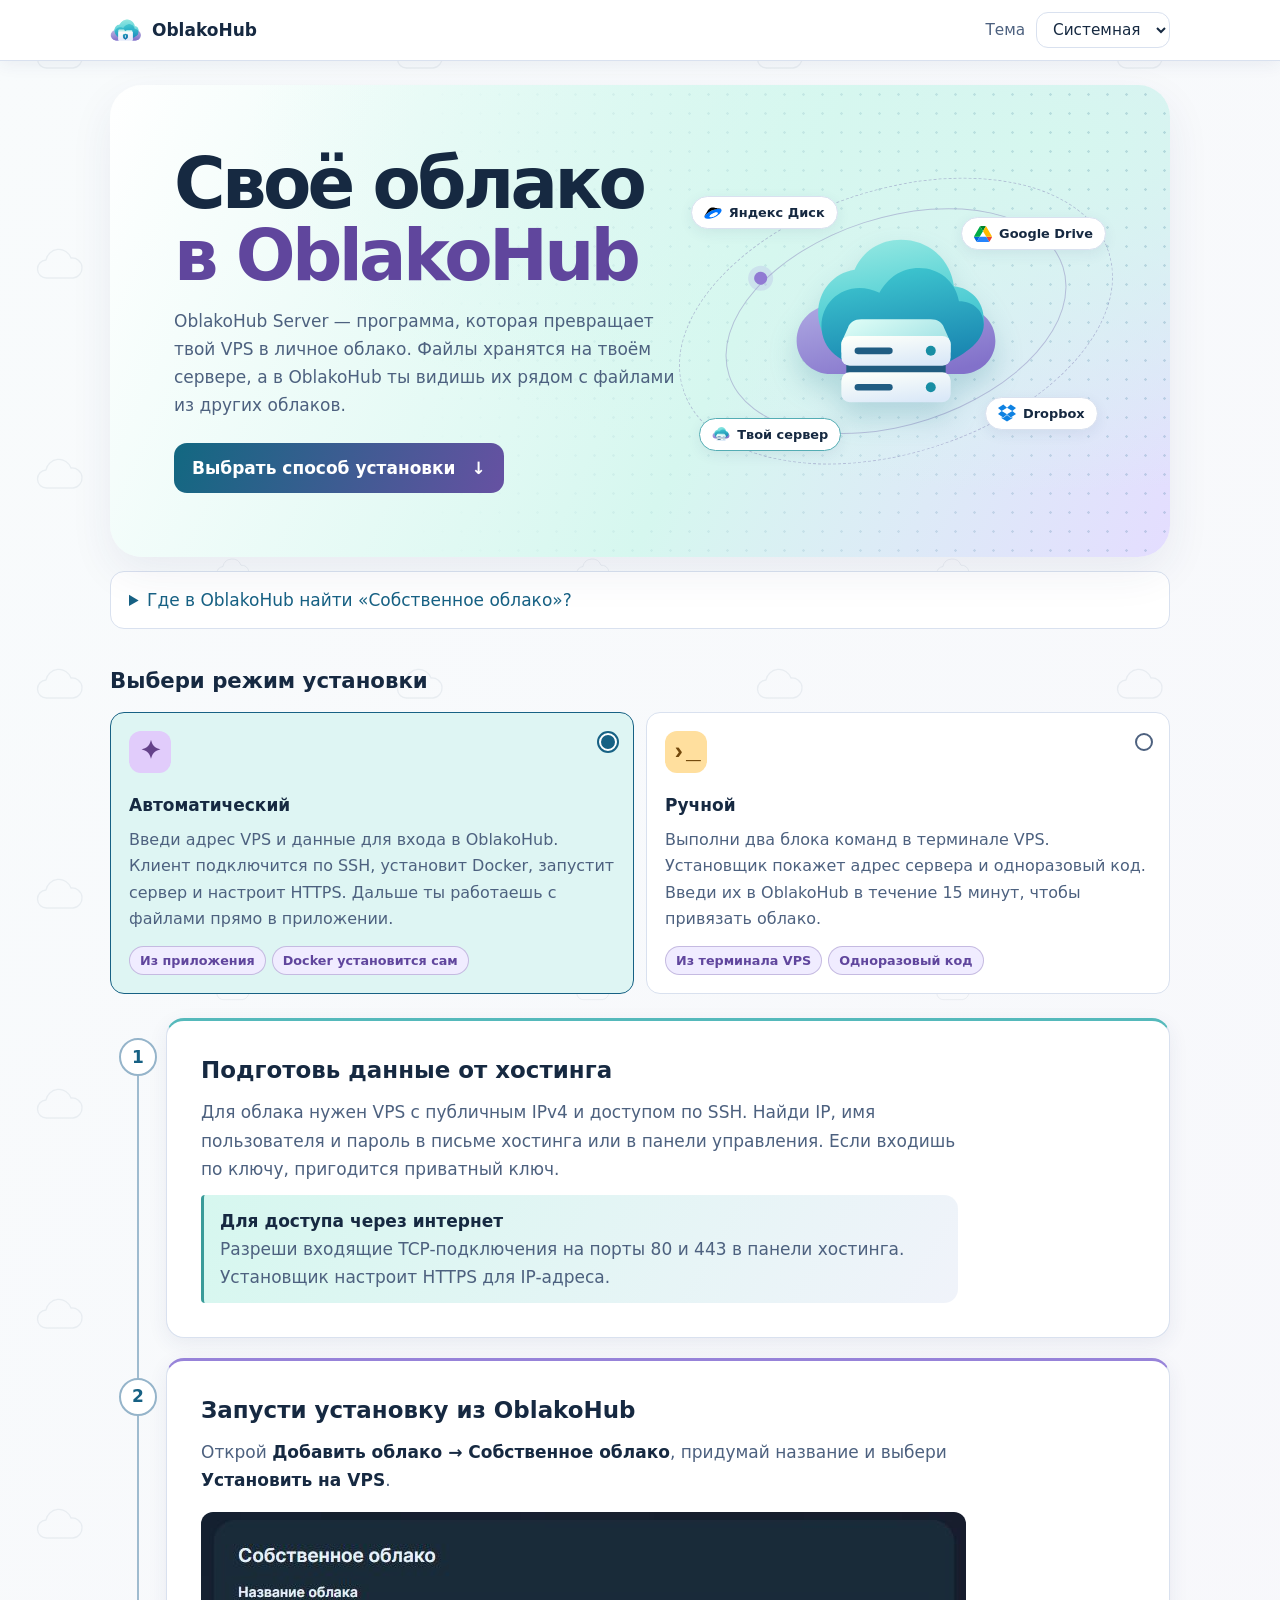
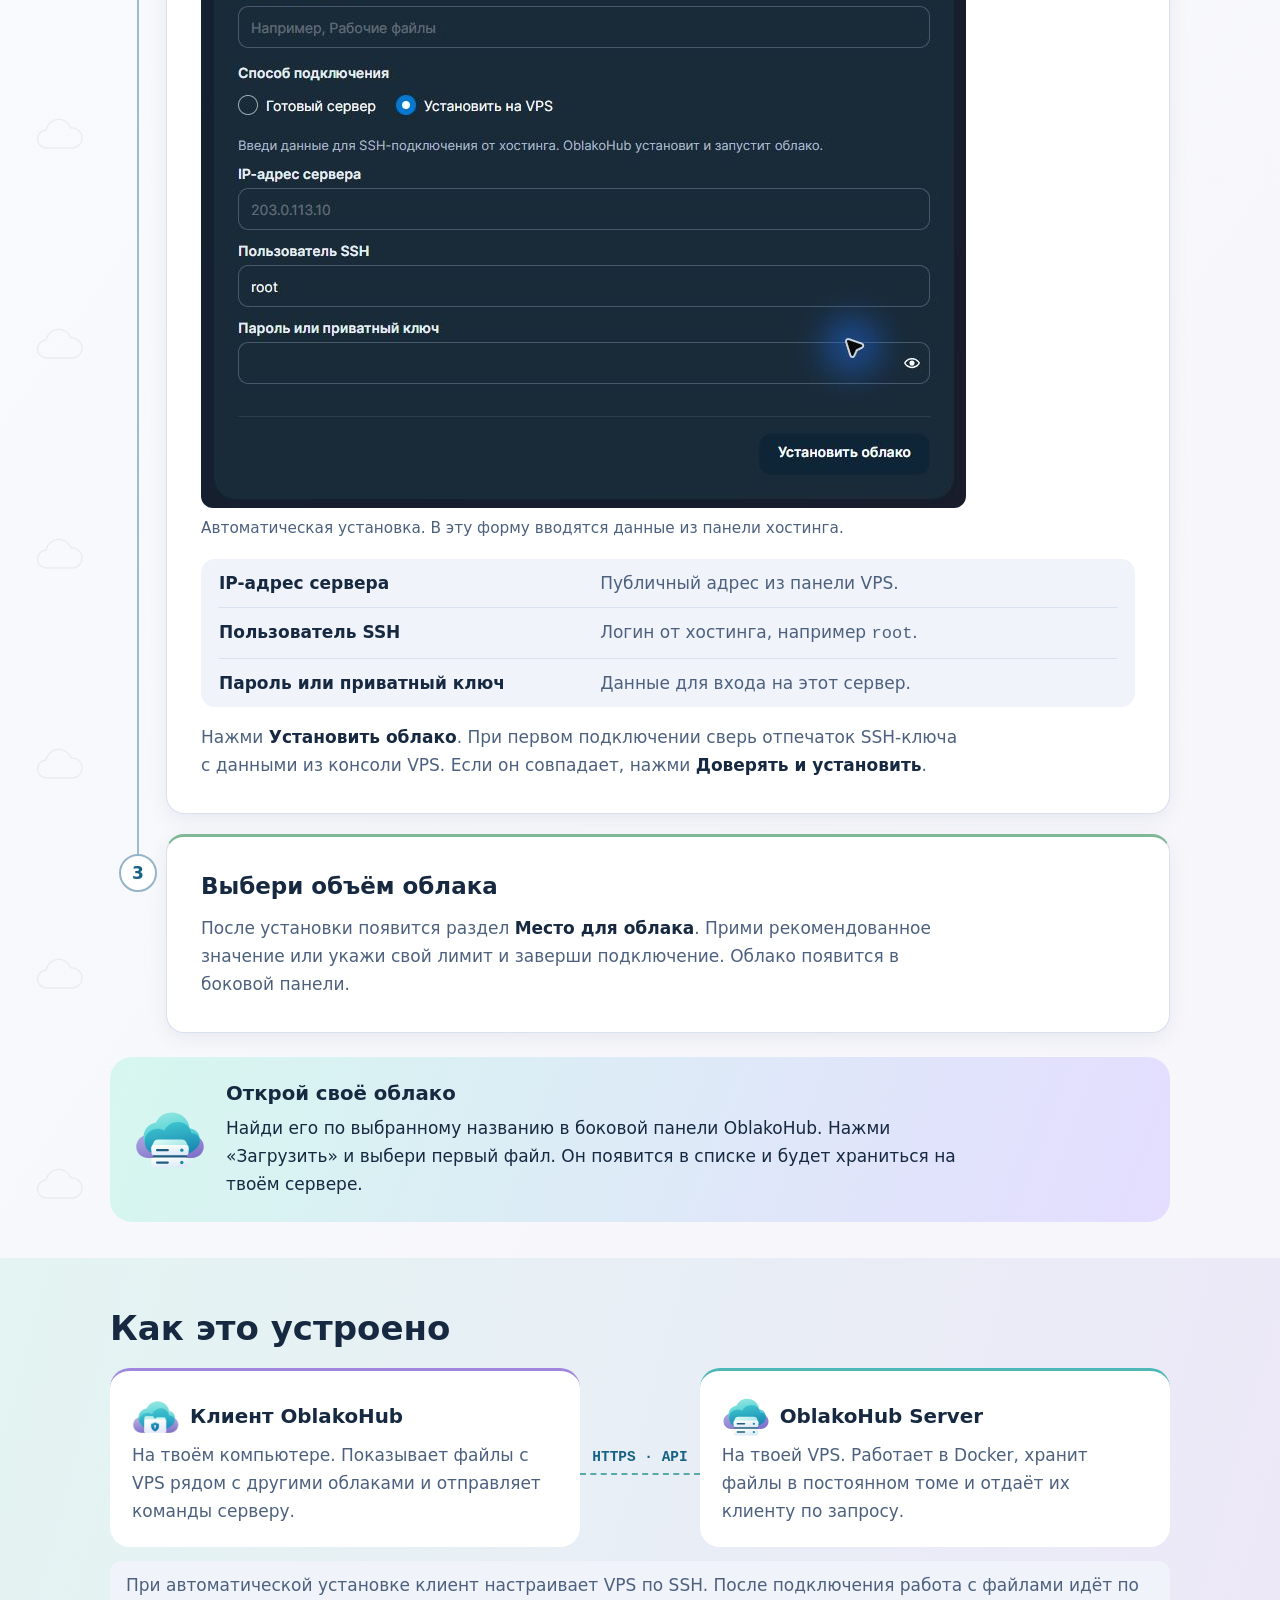
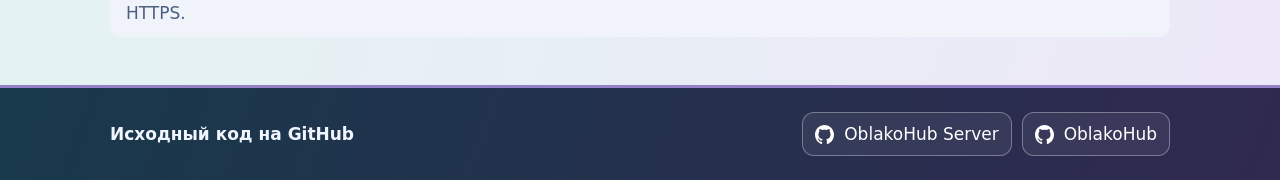
==== commit cc55e452: "style(Guide): Illustrated installation choices and linked setup steps" ====
--- a/docs/index.html
+++ b/docs/index.html
@@ -7,7 +7,7 @@
   <meta name="description" content="Как запустить собственное облако OblakoHub на VPS и подключить его в приложении.">
   <title>Собственное облако · OblakoHub</title>
   <link rel="icon" href="oblako.png">
-  <link rel="stylesheet" href="guide.css?v=7">
+  <link rel="stylesheet" href="guide.css?v=8">
   <script src="guide.js?v=4" defer></script>
 </head>
 <body>
@@ -30,27 +30,17 @@
           <p>OblakoHub Server — программа, которая превращает твой VPS в личное облако. Файлы хранятся на твоём сервере, а в OblakoHub ты видишь их рядом с файлами из других облаков.</p>
           <a class="start" href="#setup">Выбрать способ установки <span aria-hidden="true">↓</span></a>
         </div>
-        <figure class="scene" aria-label="OblakoHub подключается к твоему серверу">
+        <figure class="scene" aria-label="Твой сервер, Яндекс Диск, Google Drive и Dropbox в OblakoHub">
           <div class="halo"></div>
           <img class="cloud-art" src="own-cloud.svg" alt="">
-          <div class="wire"></div>
-          <figcaption><img src="oblako.png" alt="" width="28" height="28"> OblakoHub</figcaption>
+          <span class="provider yandex"><img src="providers/yandex-disk.svg" alt="">Яндекс Диск</span>
+          <span class="provider google"><img src="providers/google-drive.svg" alt="">Google Drive</span>
+          <span class="provider dropbox"><img src="providers/dropbox.svg" alt="">Dropbox</span>
+          <span class="provider own"><img src="own-cloud.svg" alt="">Твой сервер</span>
         </figure>
       </section>
 
-      <section class="architecture" aria-labelledby="architecture-title">
-        <div class="layout">
-          <h2 id="architecture-title">Как это устроено</h2>
-          <div class="architecture-map">
-            <article><img src="oblako.png" alt="" width="48" height="48"><h3>Клиент OblakoHub</h3>
-              <p>На твоём компьютере. Показывает файлы с VPS рядом с другими облаками и отправляет команды серверу.</p></article>
-            <span class="protocol">HTTPS · API</span>
-            <article><img src="own-cloud.svg" alt="" width="48" height="48"><h3>OblakoHub Server</h3>
-              <p>На твоей VPS. Работает в Docker, хранит файлы в постоянном томе и отдаёт их клиенту по запросу.</p></article>
-          </div>
-          <p class="architecture-note">При автоматической установке клиент настраивает VPS по SSH. После подключения работа с файлами идёт по HTTPS.</p>
-        </div>
-      </section>
+
 
       <div class="layout">
         <details class="client-location">
@@ -65,9 +55,17 @@
           <legend>Выбери режим установки</legend>
           <div class="choices">
             <input type="radio" name="scenario" id="auto" aria-controls="auto-guide" checked>
-            <label for="auto"><i class="symbol spark" aria-hidden="true">✦</i><strong>Автоматический</strong><span>Введи данные VPS в OblakoHub. Клиент сам установит сервер.</span></label>
+            <label for="auto">
+              <i class="symbol spark" aria-hidden="true">✦</i><strong>Автоматический</strong>
+              <span class="choice-description">Введи адрес VPS и данные для входа в OblakoHub. Клиент подключится по SSH, установит Docker, запустит сервер и настроит HTTPS. Дальше ты работаешь с файлами прямо в приложении.</span>
+              <span class="tags"><span>Из приложения</span><span>Docker установится сам</span></span>
+            </label>
             <input type="radio" name="scenario" id="vps" aria-controls="vps-guide">
-            <label for="vps"><i class="symbol shell" aria-hidden="true">›_</i><strong>Ручной</strong><span>Запусти команды на VPS, затем введи адрес и код в OblakoHub.</span></label>
+            <label for="vps">
+              <i class="symbol shell" aria-hidden="true">›_</i><strong>Ручной</strong>
+              <span class="choice-description">Выполни два блока команд в терминале VPS. Установщик покажет адрес сервера и одноразовый код. Введи их в OblakoHub в течение 15 минут, чтобы привязать облако.</span>
+              <span class="tags"><span>Из терминала VPS</span><span>Одноразовый код</span></span>
+            </label>
           </div>
 
           <div class="steps" id="auto-guide">
@@ -142,6 +140,19 @@
         </section>
         <p id="copy-status" class="visually-hidden" role="status"></p>
       </div>
+      <section class="architecture" aria-labelledby="architecture-title">
+        <div class="layout">
+          <h2 id="architecture-title">Как это устроено</h2>
+          <div class="architecture-map">
+            <article><img src="oblako.png" alt="" width="48" height="48"><h3>Клиент OblakoHub</h3>
+              <p>На твоём компьютере. Показывает файлы с VPS рядом с другими облаками и отправляет команды серверу.</p></article>
+            <span class="protocol">HTTPS · API</span>
+            <article><img src="own-cloud.svg" alt="" width="48" height="48"><h3>OblakoHub Server</h3>
+              <p>На твоей VPS. Работает в Docker, хранит файлы в постоянном томе и отдаёт их клиенту по запросу.</p></article>
+          </div>
+          <p class="architecture-note">При автоматической установке клиент настраивает VPS по SSH. После подключения работа с файлами идёт по HTTPS.</p>
+        </div>
+      </section>
     </main>
   <footer>
     <div class="layout foot">
--- a/docs/guide.css
+++ b/docs/guide.css
@@ -34,7 +34,7 @@
 .top, .brand { display: flex; align-items: center; gap: 10px; }
 header { background: var(--surface); border-bottom: 1px solid var(--line); box-shadow: 0 3px 16px var(--shadow); }
 .top { justify-content: space-between; padding-block: 12px; }
-main { padding-block: 24px 40px; }
+main { padding-top: 24px; }
 .brand { font-weight: 750; }
 .brand img { object-fit: contain; }
 
@@ -83,7 +83,7 @@
   display: grid;
   justify-items: center;
   align-content: center;
-  min-height: 220px;
+  min-height: 260px;
 }
 .halo {
   position: absolute;
@@ -101,8 +101,24 @@
 .halo::before { inset: -14%; border: 1px dashed #8380b572; }
 .halo::after { width: 13px; height: 13px; top: 7%; left: 15%; background: #917ad3; box-shadow: 0 0 0 6px #977ada2b; }
 .cloud-art { width: clamp(130px, 18vw, 212px); filter: drop-shadow(0 15px 14px #22778b38); }
-.wire { width: 3px; height: 31px; background: repeating-linear-gradient(#8666bd 0 5px, transparent 5px 9px); }
-.scene figcaption { display: flex; gap: 8px; align-items: center; padding: 6px 16px; border-radius: 30px; background: var(--surface); box-shadow: 0 5px 15px var(--shadow); font-weight: 650; }
+.provider {
+  position: absolute;
+  display: inline-flex;
+  align-items: center;
+  gap: 7px;
+  padding: 5px 12px;
+  border-radius: 2em;
+  border: 1px solid var(--line);
+  background: var(--surface);
+  box-shadow: 0 4px 14px var(--shadow);
+  font-size: .76rem;
+  font-weight: 650;
+}
+.provider img { width: 18px; height: 18px; object-fit: contain; }
+.yandex { top: 2%; left: 1%; }
+.google { top: 10%; right: 0; }
+.dropbox { bottom: 8%; right: 2%; }
+.own { bottom: 0; left: 3%; border-color: #54adb4; }
 h1, h2, p { margin: 0; }
 h1 { font-size: clamp(1.9rem, 4.5vw, 3rem); line-height: 1.12; letter-spacing: -.035em; }
 h2 { font-size: 1.16rem; line-height: 1.35; }
@@ -123,7 +139,8 @@
 }
 .choices label {
   display: grid;
-  gap: 2px;
+  grid-template-rows: auto auto 1fr auto;
+  gap: 8px;
   position: relative;
   align-content: start;
   padding: 18px;
@@ -161,13 +178,41 @@
   outline: 2px solid var(--accent);
 }
 .choices label:hover { background: var(--secondary); }
-.choices label span { color: var(--muted); font-size: .88rem; }
+.choice-description { color: var(--muted); font-size: .94rem; }
+.tags { display: flex; flex-wrap: wrap; gap: 6px; padding-top: 6px; }
+.tags span {
+  padding: 3px 10px;
+  border: 1px solid color-mix(in srgb, var(--violet) 30%, transparent);
+  border-radius: 2em;
+  background: color-mix(in srgb, var(--lilac) 56%, var(--surface));
+  color: var(--violet);
+  font-size: .75rem;
+  font-weight: 650;
+}
 .choices input:checked + label { border-color: var(--accent); background: var(--selected); }
 .choices input:focus-visible + label { outline: 2px solid var(--accent); outline-offset: 3px; }
 .scenario:not(:has(#vps:checked)) #vps-guide,
 .scenario:not(:has(#auto:checked)) #auto-guide { display: none; }
 #setup { scroll-margin: 24px; }
-.steps { display: grid; gap: 20px; margin-top: 24px; }
+.steps {
+  --rail: 56px;
+  --marker: 38px;
+  --step-gap: 20px;
+  display: grid;
+  grid-template-columns: minmax(0, 1fr);
+  gap: var(--step-gap);
+  margin-top: 24px;
+  padding-inline-start: var(--rail);
+}
+.card:not(:last-child)::before {
+  content: "";
+  position: absolute;
+  top: 36px;
+  left: calc(var(--rail) / -2 - 2px);
+  width: 2px;
+  height: calc(100% + var(--step-gap) + 4px);
+  background: color-mix(in srgb, var(--accent) 30%, var(--line));
+}
 
 .card {
   padding: clamp(20px, 4vw, 34px);
@@ -178,14 +223,18 @@
 }
 .card h2 { display: flex; align-items: center; gap: 12px; font-size: 1.35rem; }
 .step-number {
-  flex: none;
+  position: absolute;
+  left: calc(var(--rail) / -2 - 1px);
+  top: 36px;
+  transform: translate(-50%, -50%);
   display: grid;
   place-items: center;
-  width: 36px;
-  height: 36px;
-  border-radius: 12px;
-  background: #185669;
-  color: white;
+  width: var(--marker);
+  height: var(--marker);
+  border-radius: 50%;
+  border: 2px solid color-mix(in srgb, var(--accent) 35%, var(--line));
+  background: var(--surface);
+  color: var(--accent);
   font: 700 1rem/1 system-ui, sans-serif;
 }
 .result { padding: 12px 16px; border-inline-start: 3px solid #399b99; background: var(--secondary); }
@@ -223,10 +272,9 @@
 @media (max-width: 540px) {
   .layout { width: min(100% - 24px, 1060px); }
   .hero { padding: 22px; gap: 12px; }
-  .scene { min-height: 155px; }
+  .scene { min-height: 182px; }
   .hero { grid-template-columns: 1fr; }
   .cloud-art { width: 100px; }
-  .wire { height: 16px; }
   .halo { inset: 8% 18%; }
   .hero p { font-size: .95rem; }
   .card { padding: 18px; }
@@ -237,7 +285,6 @@
 
 .steps .card { position: relative; border-top: 3px solid #55b9bb; }
 .steps .card:nth-child(2) { border-top-color: #9783d9; }
-.steps .card:nth-child(2) .step-number { background: #675296; }
 .steps .card:nth-child(3) { border-top-color: #80b897; }
 .command-header > span::before { content: "›_"; color: #89e9de; margin-right: 10px; font: 700 1rem Consolas, monospace; }
 .result { border-radius: 4px 14px 14px 4px; background: linear-gradient(120deg, var(--sky), var(--secondary)); }
@@ -249,9 +296,14 @@
 .finish { display: flex; align-items: center; gap: 20px; padding: 24px; margin-top: 24px; border-radius: 22px; background: linear-gradient(110deg, var(--sky), var(--lilac)); }
 .finish p { max-width: 72ch; margin-top: 6px; }
 @media (max-width: 680px) {
+  .hero { grid-template-columns: 1fr; gap: 20px; }
+  .scene { width: min(100%, 440px); justify-self: center; }
+  .steps { --rail: 34px; --marker: 27px; }
   .choices { grid-template-columns: 1fr; }
-  .choices label { grid-template-columns: 42px 1fr; column-gap: 13px; padding: 12px 44px 12px 14px; }
-  .choices .symbol { grid-row: span 2; align-self: center; margin: 0; }
+  .choices label { grid-template-columns: 42px 1fr; grid-template-rows: auto auto auto; column-gap: 13px; padding: 14px; }
+  .choices .symbol { align-self: center; margin: 0; }
+  .choices strong { align-self: center; padding-right: 28px; }
+  .choice-description, .tags { grid-column: 1 / -1; }
   .finish { align-items: flex-start; gap: 12px; padding: 18px; }
   .finish img { width: 44px; height: auto; }
   .fields div { grid-template-columns: 1fr; gap: 0; }
@@ -259,13 +311,11 @@
 @media (prefers-reduced-motion: no-preference) {
   html { scroll-behavior: smooth; }
   .cloud-art { animation: float-cloud 3.2s ease-in-out infinite; }
-  .wire { animation: flow 1.2s linear infinite; }
   .intro, .scenario .steps { animation: reveal .45s ease-out; }
   .choices label, .start { transition: transform .18s, box-shadow .18s; }
   .choices label:hover, .start:hover { transform: translateY(-3px); box-shadow: 0 8px 18px var(--shadow); }
 }
 @keyframes float-cloud { 50% { transform: translateY(-8px); } }
-@keyframes flow { to { background-position: 0 9px; } }
 @keyframes reveal { from { opacity: .55; transform: translateY(8px); } to { opacity: 1; transform: translateY(0); } }
 
 :root[data-theme="light"] { color-scheme: light; }
@@ -282,7 +332,7 @@
   cursor: pointer;
 }
 .architecture {
-  margin-block: 36px;
+  margin-top: 36px;
   padding-block: clamp(28px, 4vw, 48px);
   background: linear-gradient(105deg, var(--architecture-start), var(--architecture-end));
 }
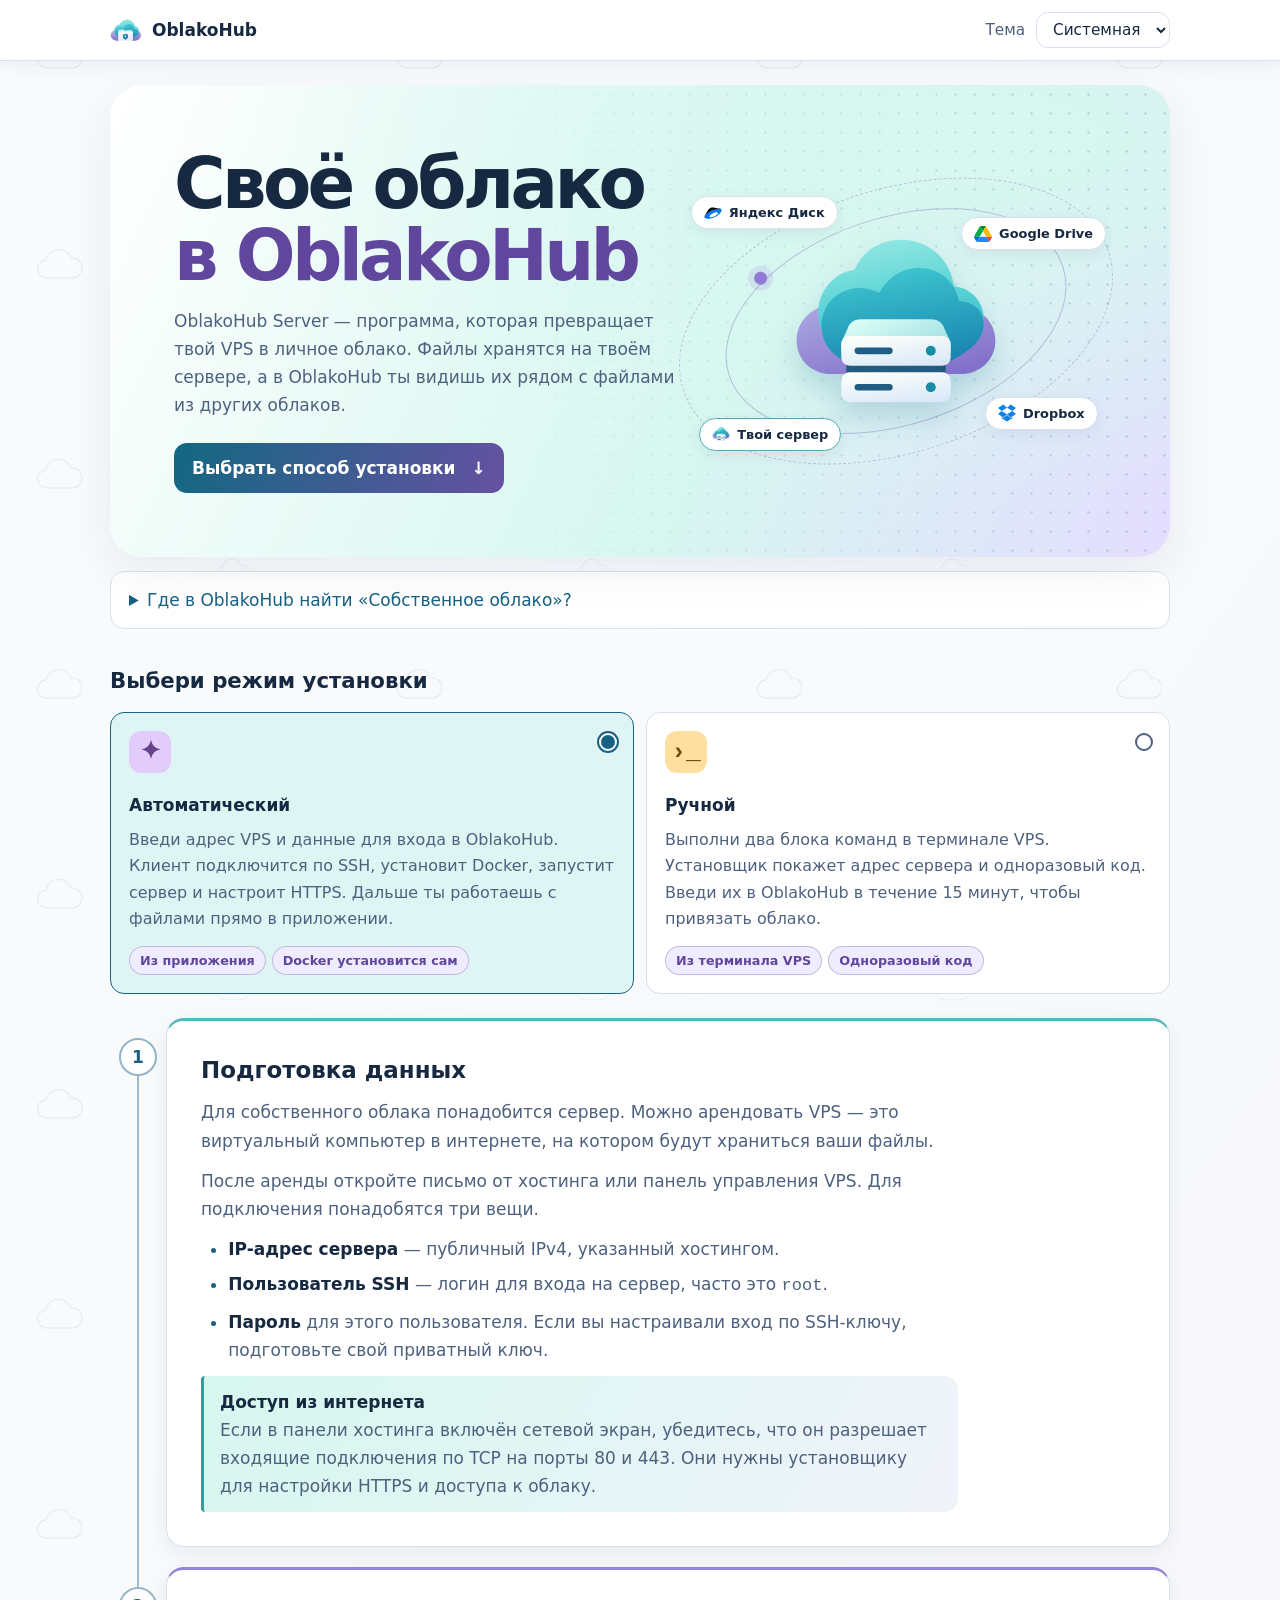
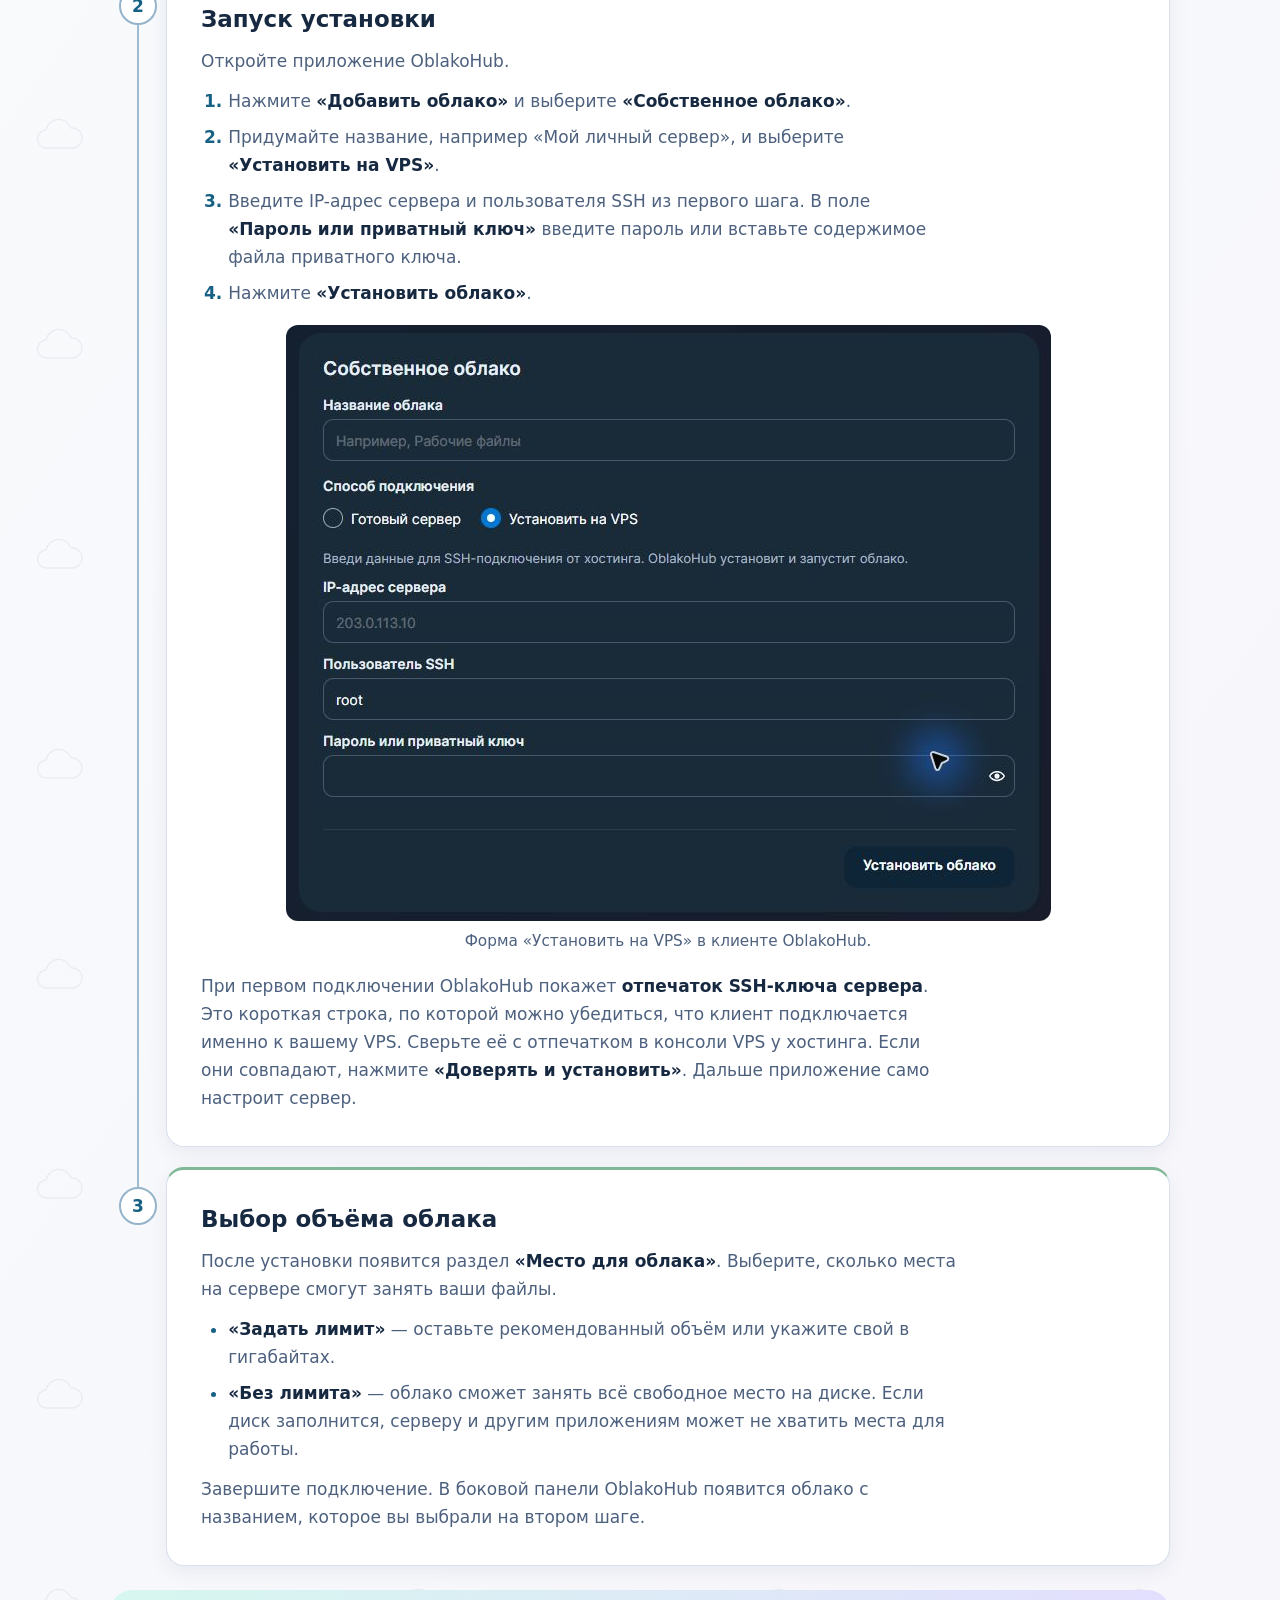
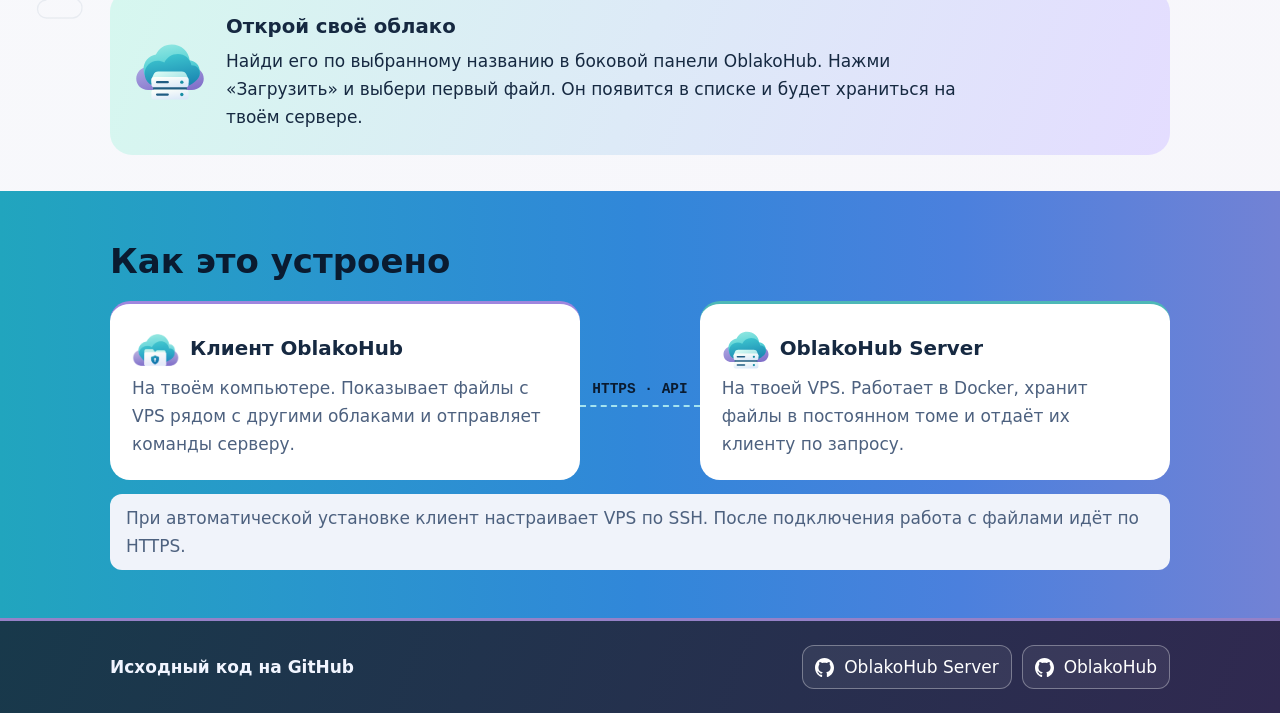
==== commit 57a73151: "docs(Guide): Clarified VPS setup and centered client screenshots" ====
--- a/docs/index.html
+++ b/docs/index.html
@@ -7,7 +7,7 @@
   <meta name="description" content="Как запустить собственное облако OblakoHub на VPS и подключить его в приложении.">
   <title>Собственное облако · OblakoHub</title>
   <link rel="icon" href="oblako.png">
-  <link rel="stylesheet" href="guide.css?v=8">
+  <link rel="stylesheet" href="guide.css?v=9">
   <script src="guide.js?v=4" defer></script>
 </head>
 <body>
@@ -70,27 +70,39 @@
 
           <div class="steps" id="auto-guide">
             <section class="card">
-              <h2><span class="step-number">1</span>Подготовь данные от хостинга</h2>
-              <p>Для облака нужен VPS с публичным IPv4 и доступом по SSH. Найди IP, имя пользователя и пароль в письме хостинга или в панели управления. Если входишь по ключу, пригодится приватный ключ.</p>
-              <p class="result"><strong>Для доступа через интернет</strong>Разреши входящие TCP-подключения на порты 80 и 443 в панели хостинга. Установщик настроит HTTPS для IP-адреса.</p>
+              <h2><span class="step-number">1</span>Подготовка данных</h2>
+              <p>Для собственного облака понадобится сервер. Можно арендовать VPS — это виртуальный компьютер в интернете, на котором будут храниться ваши файлы.</p>
+              <p>После аренды откройте письмо от хостинга или панель управления VPS. Для подключения понадобятся три вещи.</p>
+              <ul class="setup-list">
+                <li><strong>IP-адрес сервера</strong> — публичный IPv4, указанный хостингом.</li>
+                <li><strong>Пользователь SSH</strong> — логин для входа на сервер, часто это <code>root</code>.</li>
+                <li><strong>Пароль</strong> для этого пользователя. Если вы настраивали вход по SSH-ключу, подготовьте свой приватный ключ.</li>
+              </ul>
+              <p class="result"><strong>Доступ из интернета</strong>Если в панели хостинга включён сетевой экран, убедитесь, что он разрешает входящие подключения по TCP на порты 80 и 443. Они нужны установщику для настройки HTTPS и доступа к облаку.</p>
             </section>
             <section class="card">
-              <h2><span class="step-number">2</span>Запусти установку из OblakoHub</h2>
-              <p>Открой <strong>Добавить облако → Собственное облако</strong>, придумай название и выбери <strong>Установить на VPS</strong>.</p>
+              <h2><span class="step-number">2</span>Запуск установки</h2>
+              <p>Откройте приложение OblakoHub.</p>
+              <ol class="setup-list">
+                <li>Нажмите <strong>«Добавить облако»</strong> и выберите <strong>«Собственное облако»</strong>.</li>
+                <li>Придумайте название, например «Мой личный сервер», и выберите <strong>«Установить на VPS»</strong>.</li>
+                <li>Введите IP-адрес сервера и пользователя SSH из первого шага. В поле <strong>«Пароль или приватный ключ»</strong> введите пароль или вставьте содержимое файла приватного ключа.</li>
+                <li>Нажмите <strong>«Установить облако»</strong>.</li>
+              </ol>
               <figure class="client-shot">
                 <a href="screenshots/ssh.png"><img src="screenshots/ssh.png" width="765" height="596" loading="lazy" alt="Форма «Установить на VPS» с полями IP-адреса, пользователя SSH и пароля или приватного ключа."></a>
-                <figcaption>Автоматическая установка. В эту форму вводятся данные из панели хостинга.</figcaption>
+                <figcaption>Форма «Установить на VPS» в клиенте OblakoHub.</figcaption>
               </figure>
-              <dl class="fields">
-                <div><dt>IP-адрес сервера</dt><dd>Публичный адрес из панели VPS.</dd></div>
-                <div><dt>Пользователь SSH</dt><dd>Логин от хостинга, например <code>root</code>.</dd></div>
-                <div><dt>Пароль или приватный ключ</dt><dd>Данные для входа на этот сервер.</dd></div>
-              </dl>
-              <p>Нажми <strong>Установить облако</strong>. При первом подключении сверь отпечаток SSH-ключа с данными из консоли VPS. Если он совпадает, нажми <strong>Доверять и установить</strong>.</p>
+              <p>При первом подключении OblakoHub покажет <strong>отпечаток SSH-ключа сервера</strong>. Это короткая строка, по которой можно убедиться, что клиент подключается именно к вашему VPS. Сверьте её с отпечатком в консоли VPS у хостинга. Если они совпадают, нажмите <strong>«Доверять и установить»</strong>. Дальше приложение само настроит сервер.</p>
             </section>
             <section class="card">
-              <h2><span class="step-number">3</span>Выбери объём облака</h2>
-              <p>После установки появится раздел <strong>Место для облака</strong>. Прими рекомендованное значение или укажи свой лимит и заверши подключение. Облако появится в боковой панели.</p>
+              <h2><span class="step-number">3</span>Выбор объёма облака</h2>
+              <p>После установки появится раздел <strong>«Место для облака»</strong>. Выберите, сколько места на сервере смогут занять ваши файлы.</p>
+              <ul class="setup-list">
+                <li><strong>«Задать лимит»</strong> — оставьте рекомендованный объём или укажите свой в гигабайтах.</li>
+                <li><strong>«Без лимита»</strong> — облако сможет занять всё свободное место на диске. Если диск заполнится, серверу и другим приложениям может не хватить места для работы.</li>
+              </ul>
+              <p>Завершите подключение. В боковой панели OblakoHub появится облако с названием, которое вы выбрали на втором шаге.</p>
             </section>
           </div>
 
--- a/docs/guide.css
+++ b/docs/guide.css
@@ -2,8 +2,6 @@
   color-scheme: light dark;
   --bg: light-dark(#f8fbfc, #141b25);
   --bg-end: light-dark(#f7f6fb, #191b28);
-  --architecture-start: light-dark(#e3f4f2, #193039);
-  --architecture-end: light-dark(#ede8f8, #30293f);
   --surface: light-dark(#fff, #192838);
   --secondary: light-dark(#f0f3fa, #203148);
   --line: light-dark(#d9e1ef, #394b62);
@@ -288,11 +286,9 @@
 .steps .card:nth-child(3) { border-top-color: #80b897; }
 .command-header > span::before { content: "›_"; color: #89e9de; margin-right: 10px; font: 700 1rem Consolas, monospace; }
 .result { border-radius: 4px 14px 14px 4px; background: linear-gradient(120deg, var(--sky), var(--secondary)); }
-.fields { margin: 16px 0; padding: 0 18px; border-radius: 14px; background: var(--secondary); }
-.fields div { display: grid; grid-template-columns: 1fr 1.4fr; gap: 12px; padding: 10px 0; }
-.fields div + div { border-top: 1px solid var(--line); }
-.fields dt { font-weight: 650; }
-.fields dd { margin: 0; color: var(--muted); }
+.setup-list { max-width: 70ch; margin: 12px 0; padding-inline-start: 1.6em; color: var(--muted); }
+.setup-list li + li { margin-top: .45em; }
+.setup-list li::marker { color: var(--accent); font-weight: 650; }
 .finish { display: flex; align-items: center; gap: 20px; padding: 24px; margin-top: 24px; border-radius: 22px; background: linear-gradient(110deg, var(--sky), var(--lilac)); }
 .finish p { max-width: 72ch; margin-top: 6px; }
 @media (max-width: 680px) {
@@ -306,7 +302,6 @@
   .choice-description, .tags { grid-column: 1 / -1; }
   .finish { align-items: flex-start; gap: 12px; padding: 18px; }
   .finish img { width: 44px; height: auto; }
-  .fields div { grid-template-columns: 1fr; gap: 0; }
 }
 @media (prefers-reduced-motion: no-preference) {
   html { scroll-behavior: smooth; }
@@ -334,9 +329,9 @@
 .architecture {
   margin-top: 36px;
   padding-block: clamp(28px, 4vw, 48px);
-  background: linear-gradient(105deg, var(--architecture-start), var(--architecture-end));
-}
-.architecture h2 { font-size: clamp(1.55rem, 3vw, 2rem); margin-bottom: 16px; }
+  background: linear-gradient(90deg, #21a5be, #2996cd 25%, #3187d9 50%, #4b80dd 75%, #7282d5);
+}
+.architecture h2 { color: #0a1b30; font-size: clamp(1.55rem, 3vw, 2rem); margin-bottom: 16px; }
 .architecture-map { display: grid; align-items: stretch; grid-template-columns: 1fr auto 1fr; }
 .architecture-map article { padding: 22px; border-radius: 20px; background: var(--surface); border-top: 3px solid #9f86de; }
 .architecture-map article:last-child { border-color: #4db8b7; }
@@ -344,7 +339,7 @@
 .architecture-map h3 { margin: 0; min-height: 48px; display: flex; align-items: center; }
 .architecture-map p, .architecture-note { color: var(--muted); }
 .architecture-note { margin-top: 14px; padding: 10px 16px; background: var(--secondary); border-radius: 12px; }
-.protocol { align-self: center; padding: 6px 12px; border-bottom: 2px dashed #56aaa8; color: var(--accent); font: 600 .85rem/1.4 monospace; }
+.protocol { align-self: center; padding: 6px 12px; border-bottom: 2px dashed #a5e3ef; color: #0a1b30; font: 600 .85rem/1.4 monospace; }
 .foot, footer nav, footer a { display: flex; align-items: center; flex-wrap: wrap; gap: 10px; }
 footer { color: #f1f5ff; background: linear-gradient(110deg, #18394b, #302950); border-top: 3px solid #9581c8; }
 .foot { justify-content: space-between; padding-block: 24px; }
@@ -357,7 +352,7 @@
 }
 
 .client-location { padding: 14px 18px; background: var(--surface); border: 1px solid var(--line); border-radius: 14px; }
-.client-shot { margin: 18px 0; max-width: 765px; }
+.client-shot { width: min(100%, 765px); margin: 18px auto; text-align: center; }
 .client-shot a { display: block; border-radius: 12px; }
 .client-shot img { display: block; width: 100%; height: auto; border-radius: 12px; }
 .client-shot figcaption { margin-top: 8px; color: var(--muted); font-size: .9rem; }
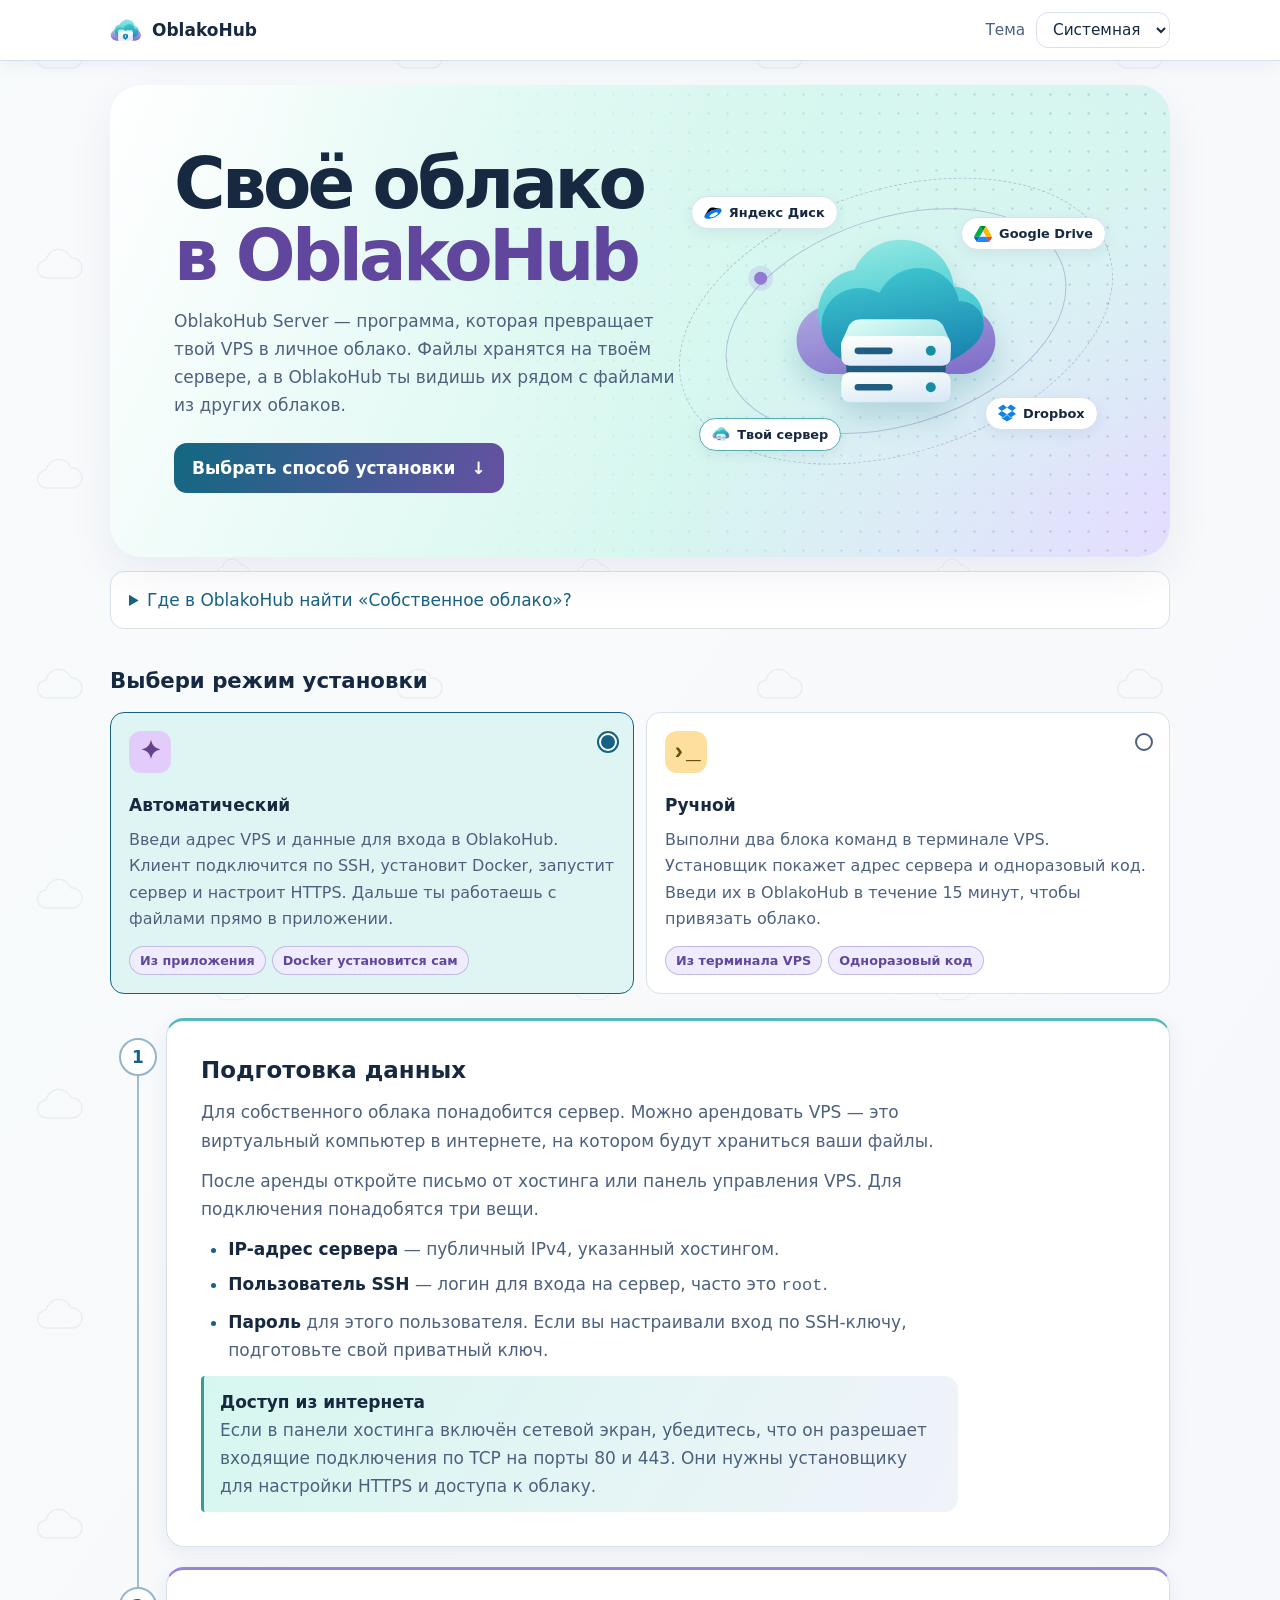
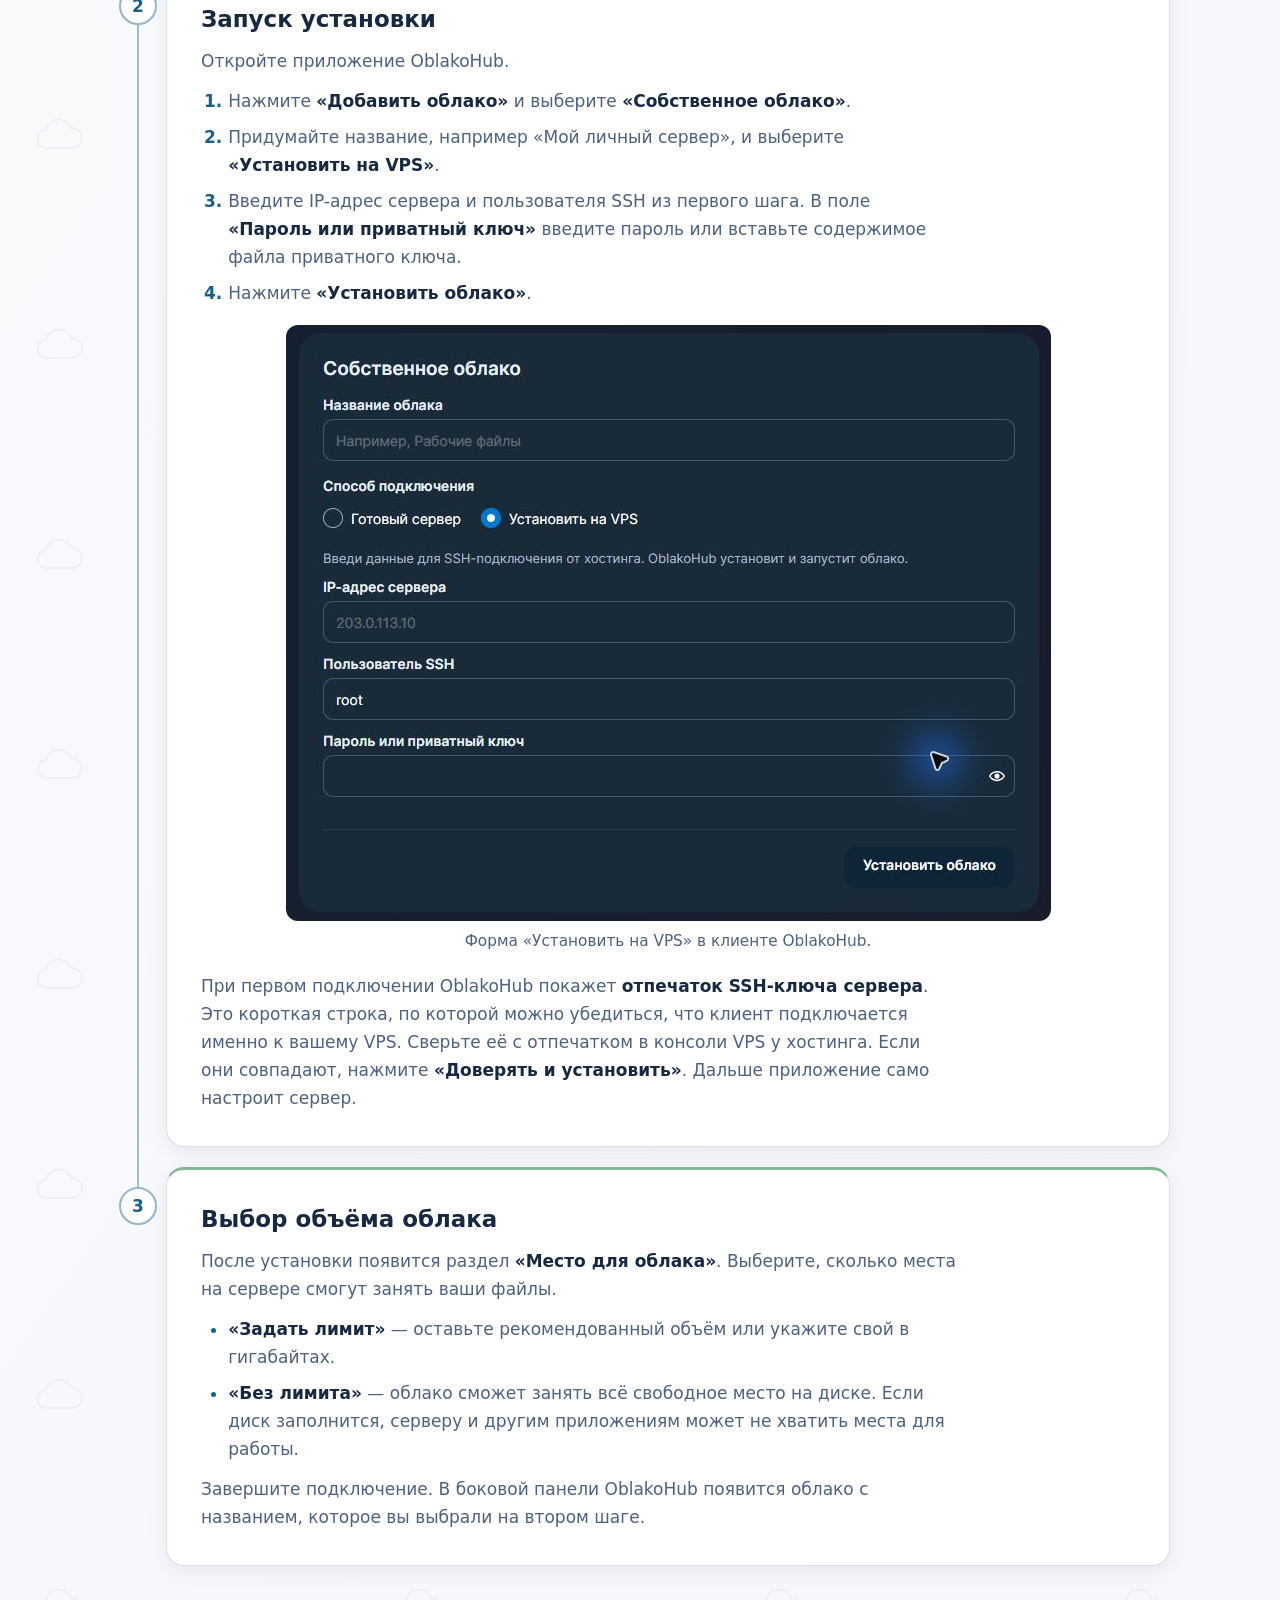
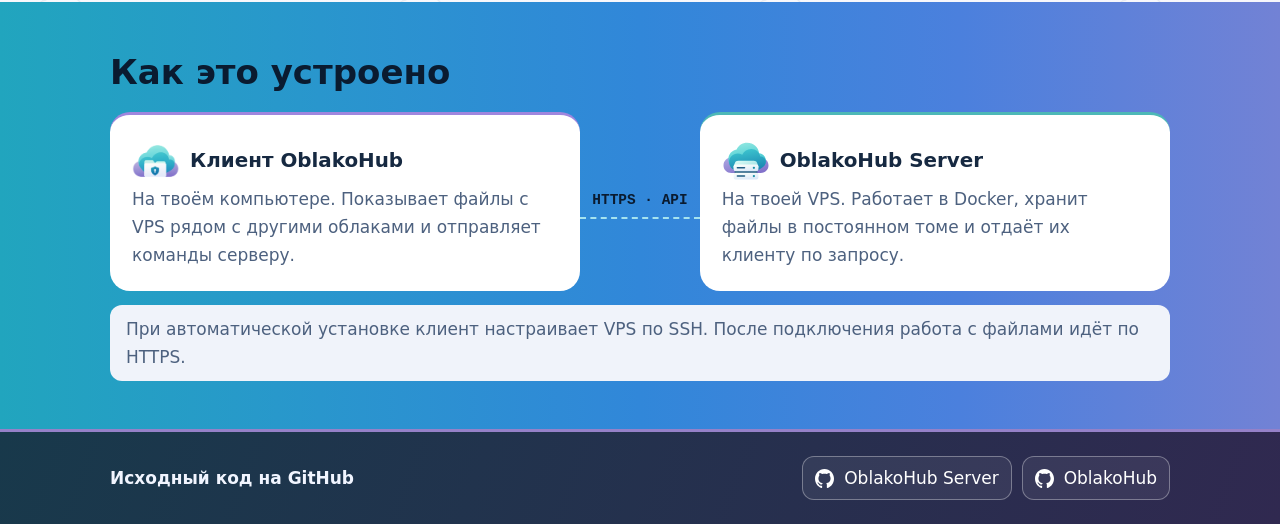
==== commit 779394d1: "docs(Guide): Removed the open-cloud callout" ====
--- a/docs/index.html
+++ b/docs/index.html
@@ -7,7 +7,7 @@
   <meta name="description" content="Как запустить собственное облако OblakoHub на VPS и подключить его в приложении.">
   <title>Собственное облако · OblakoHub</title>
   <link rel="icon" href="oblako.png">
-  <link rel="stylesheet" href="guide.css?v=9">
+  <link rel="stylesheet" href="guide.css?v=10">
   <script src="guide.js?v=4" defer></script>
 </head>
 <body>
@@ -145,11 +145,6 @@
             </section>
           </div>
         </fieldset>
-        <section class="finish" aria-labelledby="finish-title">
-          <img src="own-cloud.svg" alt="" width="72" height="72">
-          <div><h2 id="finish-title">Открой своё облако</h2>
-            <p>Найди его по выбранному названию в боковой панели OblakoHub. Нажми «Загрузить» и выбери первый файл. Он появится в списке и будет храниться на твоём сервере.</p></div>
-        </section>
         <p id="copy-status" class="visually-hidden" role="status"></p>
       </div>
       <section class="architecture" aria-labelledby="architecture-title">
--- a/docs/guide.css
+++ b/docs/guide.css
@@ -289,8 +289,6 @@
 .setup-list { max-width: 70ch; margin: 12px 0; padding-inline-start: 1.6em; color: var(--muted); }
 .setup-list li + li { margin-top: .45em; }
 .setup-list li::marker { color: var(--accent); font-weight: 650; }
-.finish { display: flex; align-items: center; gap: 20px; padding: 24px; margin-top: 24px; border-radius: 22px; background: linear-gradient(110deg, var(--sky), var(--lilac)); }
-.finish p { max-width: 72ch; margin-top: 6px; }
 @media (max-width: 680px) {
   .hero { grid-template-columns: 1fr; gap: 20px; }
   .scene { width: min(100%, 440px); justify-self: center; }
@@ -300,8 +298,6 @@
   .choices .symbol { align-self: center; margin: 0; }
   .choices strong { align-self: center; padding-right: 28px; }
   .choice-description, .tags { grid-column: 1 / -1; }
-  .finish { align-items: flex-start; gap: 12px; padding: 18px; }
-  .finish img { width: 44px; height: auto; }
 }
 @media (prefers-reduced-motion: no-preference) {
   html { scroll-behavior: smooth; }
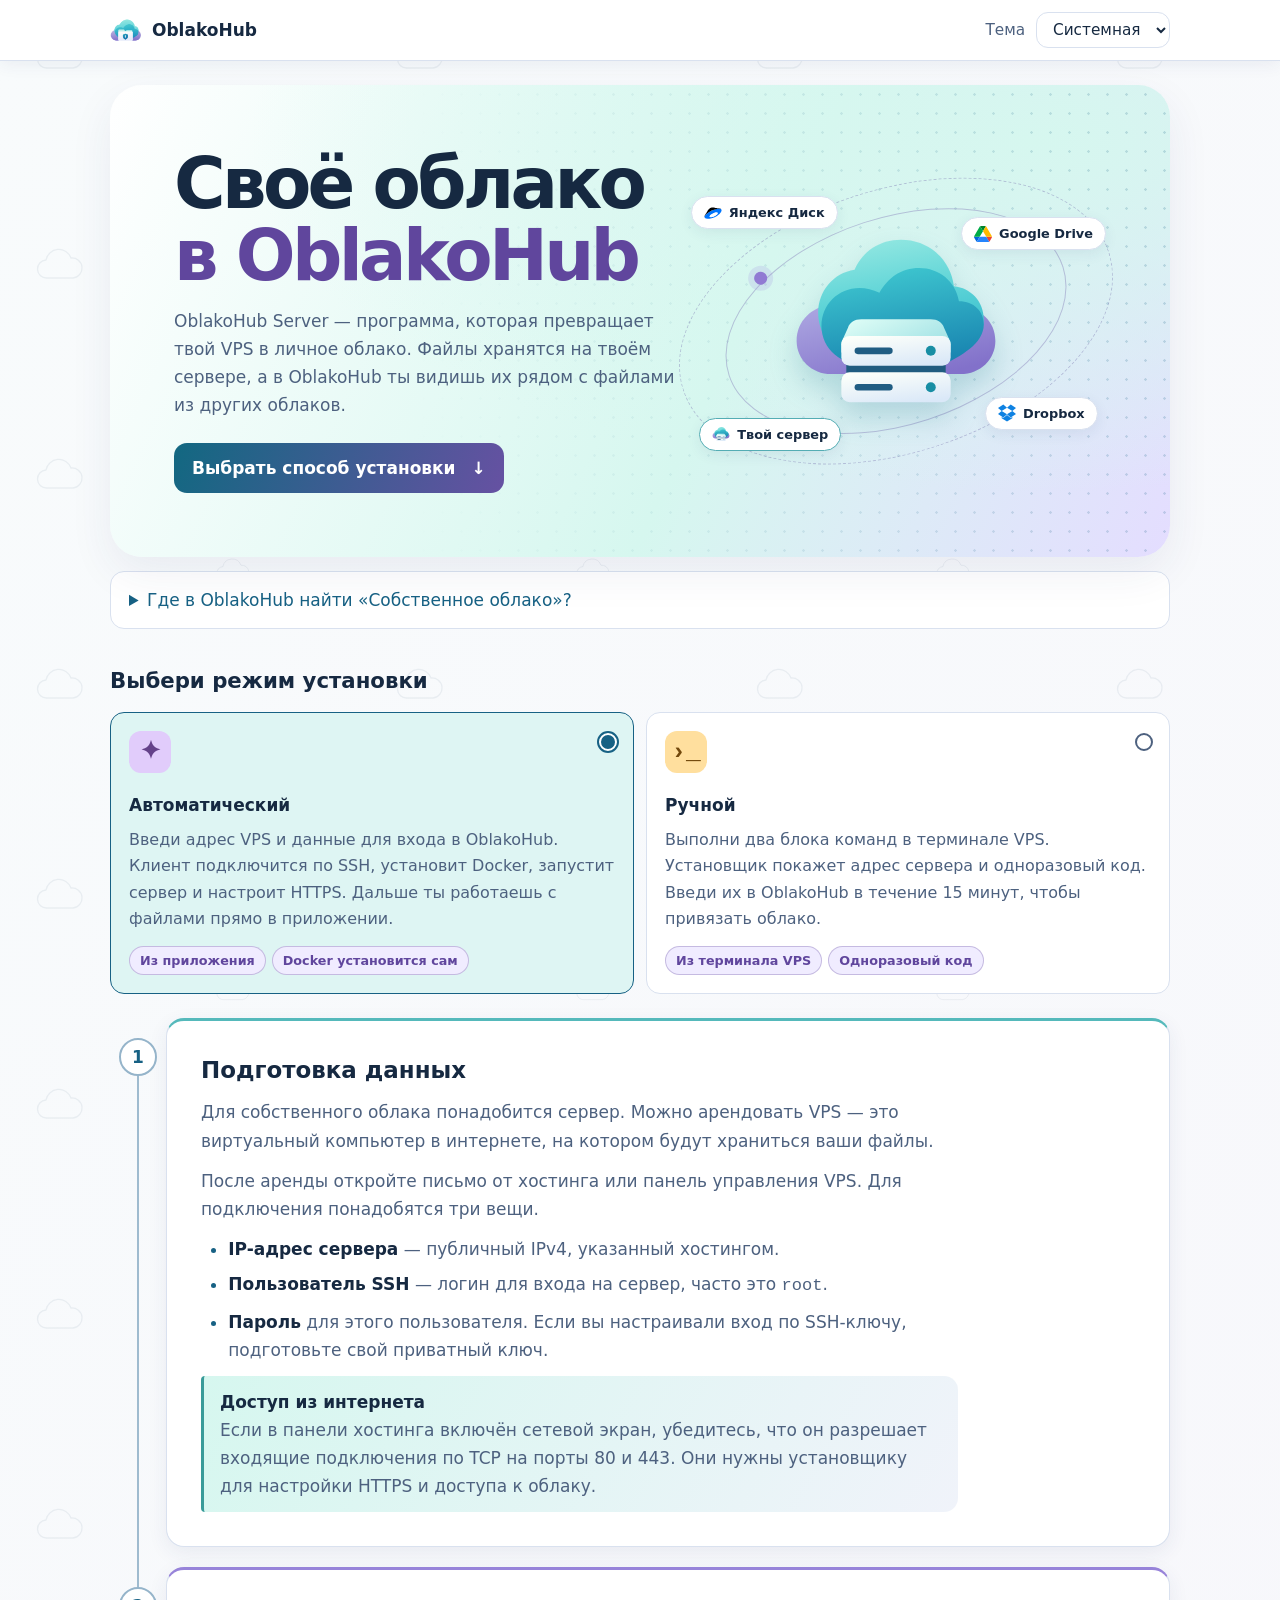
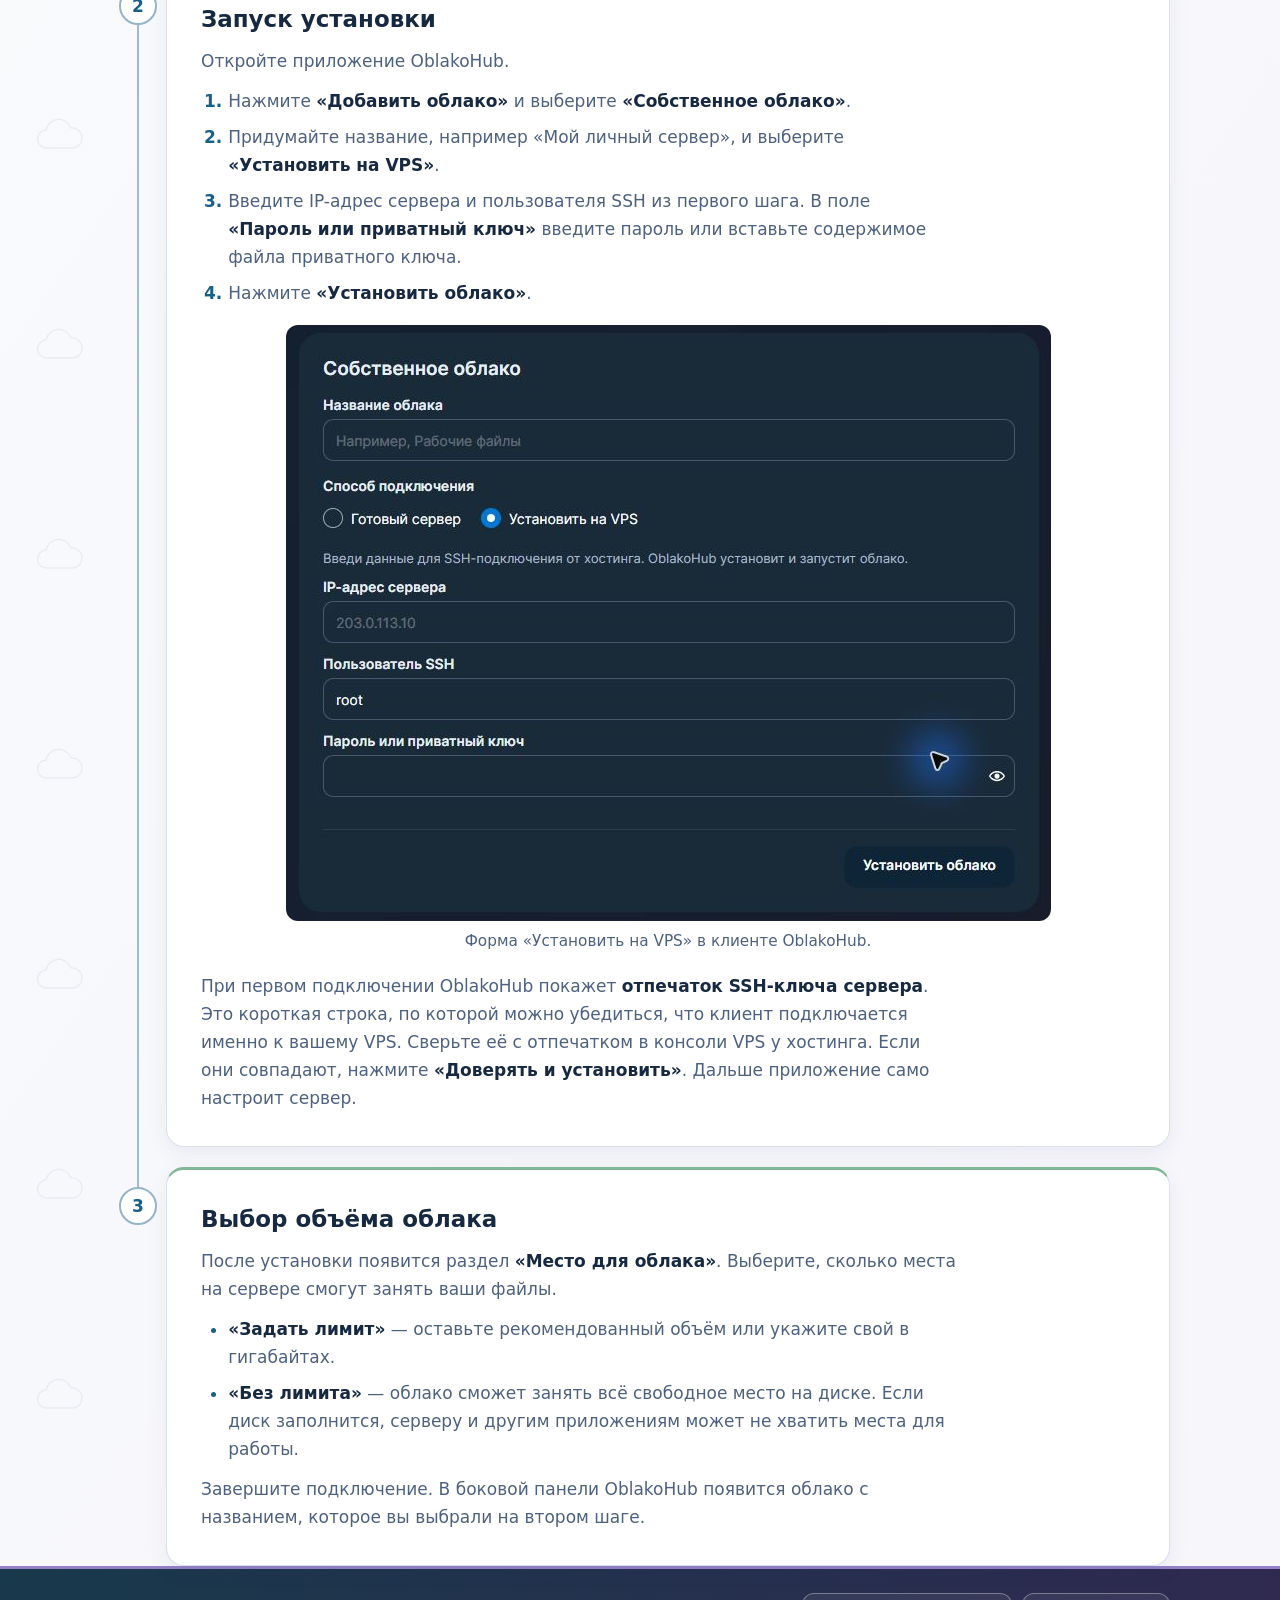
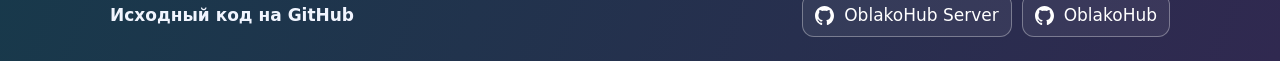
==== commit 86b997a0: "docs(Guide): Simplified the guide and refreshed provider screenshot" ====
--- a/docs/index.html
+++ b/docs/index.html
@@ -7,7 +7,7 @@
   <meta name="description" content="Как запустить собственное облако OblakoHub на VPS и подключить его в приложении.">
   <title>Собственное облако · OblakoHub</title>
   <link rel="icon" href="oblako.png">
-  <link rel="stylesheet" href="guide.css?v=10">
+  <link rel="stylesheet" href="guide.css?v=11">
   <script src="guide.js?v=4" defer></script>
 </head>
 <body>
@@ -46,7 +46,7 @@
         <details class="client-location">
           <summary>Где в OblakoHub найти «Собственное облако»?</summary>
           <figure class="client-shot">
-            <a href="screenshots/providers.png"><img src="screenshots/providers.png" width="765" height="545" loading="lazy" alt="Окно «Добавить облако». Плитка «Собственное облако» находится в нижнем ряду слева."></a>
+            <a href="screenshots/providers-clean.png"><img src="screenshots/providers-clean.png" width="765" height="545" loading="lazy" alt="Окно «Добавить облако». Плитка «Собственное облако» находится в нижнем ряду слева."></a>
             <figcaption>На главной нажми «Добавить облако», затем выбери «Собственное облако».</figcaption>
           </figure>
         </details>
@@ -147,19 +147,6 @@
         </fieldset>
         <p id="copy-status" class="visually-hidden" role="status"></p>
       </div>
-      <section class="architecture" aria-labelledby="architecture-title">
-        <div class="layout">
-          <h2 id="architecture-title">Как это устроено</h2>
-          <div class="architecture-map">
-            <article><img src="oblako.png" alt="" width="48" height="48"><h3>Клиент OblakoHub</h3>
-              <p>На твоём компьютере. Показывает файлы с VPS рядом с другими облаками и отправляет команды серверу.</p></article>
-            <span class="protocol">HTTPS · API</span>
-            <article><img src="own-cloud.svg" alt="" width="48" height="48"><h3>OblakoHub Server</h3>
-              <p>На твоей VPS. Работает в Docker, хранит файлы в постоянном томе и отдаёт их клиенту по запросу.</p></article>
-          </div>
-          <p class="architecture-note">При автоматической установке клиент настраивает VPS по SSH. После подключения работа с файлами идёт по HTTPS.</p>
-        </div>
-      </section>
     </main>
   <footer>
     <div class="layout foot">
--- a/docs/guide.css
+++ b/docs/guide.css
@@ -322,30 +322,12 @@
   font: inherit;
   cursor: pointer;
 }
-.architecture {
-  margin-top: 36px;
-  padding-block: clamp(28px, 4vw, 48px);
-  background: linear-gradient(90deg, #21a5be, #2996cd 25%, #3187d9 50%, #4b80dd 75%, #7282d5);
-}
-.architecture h2 { color: #0a1b30; font-size: clamp(1.55rem, 3vw, 2rem); margin-bottom: 16px; }
-.architecture-map { display: grid; align-items: stretch; grid-template-columns: 1fr auto 1fr; }
-.architecture-map article { padding: 22px; border-radius: 20px; background: var(--surface); border-top: 3px solid #9f86de; }
-.architecture-map article:last-child { border-color: #4db8b7; }
-.architecture-map img { float: left; margin-right: 10px; object-fit: contain; }
-.architecture-map h3 { margin: 0; min-height: 48px; display: flex; align-items: center; }
-.architecture-map p, .architecture-note { color: var(--muted); }
-.architecture-note { margin-top: 14px; padding: 10px 16px; background: var(--secondary); border-radius: 12px; }
-.protocol { align-self: center; padding: 6px 12px; border-bottom: 2px dashed #a5e3ef; color: #0a1b30; font: 600 .85rem/1.4 monospace; }
 .foot, footer nav, footer a { display: flex; align-items: center; flex-wrap: wrap; gap: 10px; }
 footer { color: #f1f5ff; background: linear-gradient(110deg, #18394b, #302950); border-top: 3px solid #9581c8; }
 .foot { justify-content: space-between; padding-block: 24px; }
 footer a { margin: 0; color: #fff; background: #ffffff10; border-color: #ffffff55; text-decoration: none; }
 footer a:hover { background: #ffffff24; border-color: #a6dedc; }
 footer a::before { content: ""; width: 19px; height: 19px; background: currentColor; mask: url("github.svg") center/contain no-repeat; }
-@media (max-width: 680px) {
-  .architecture-map { grid-template-columns: 1fr; }
-  .protocol { justify-self: center; border: 0; border-inline-start: 2px dashed #56aaa8; }
-}
 
 .client-location { padding: 14px 18px; background: var(--surface); border: 1px solid var(--line); border-radius: 14px; }
 .client-shot { width: min(100%, 765px); margin: 18px auto; text-align: center; }
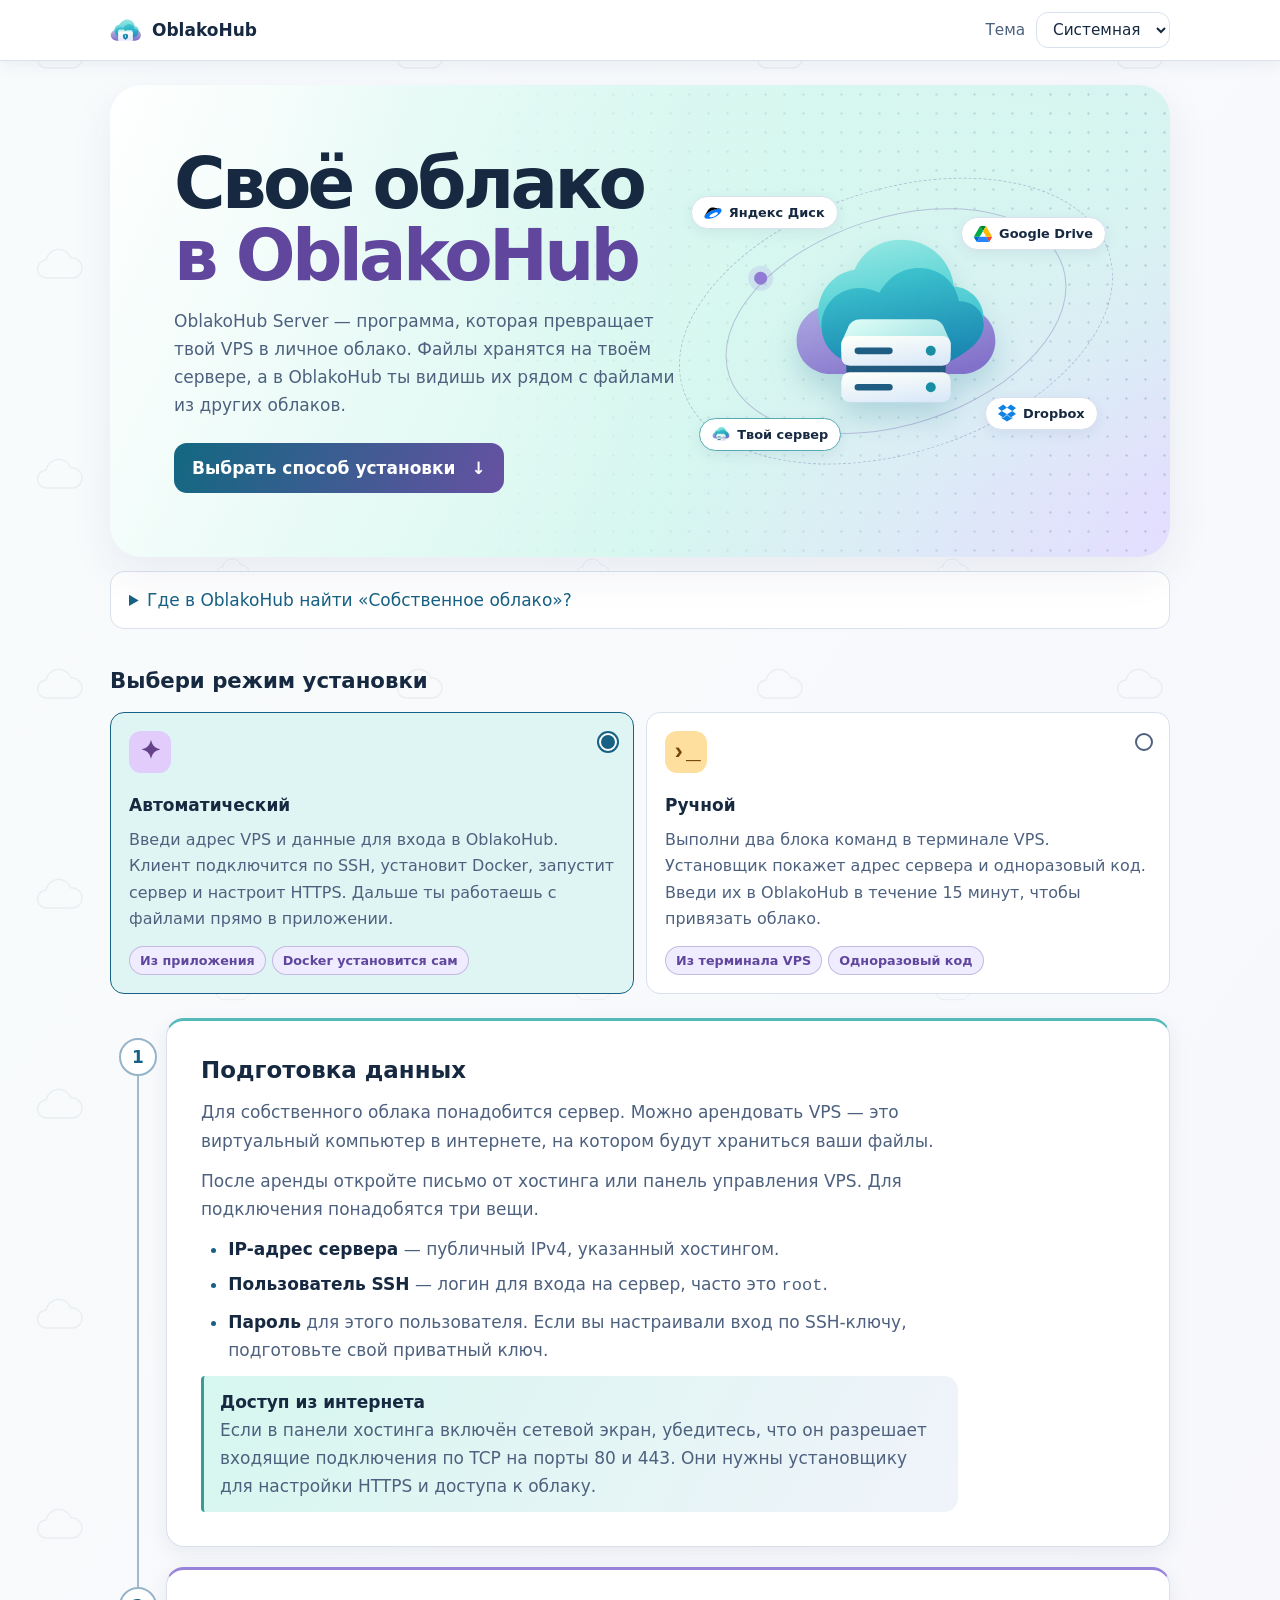
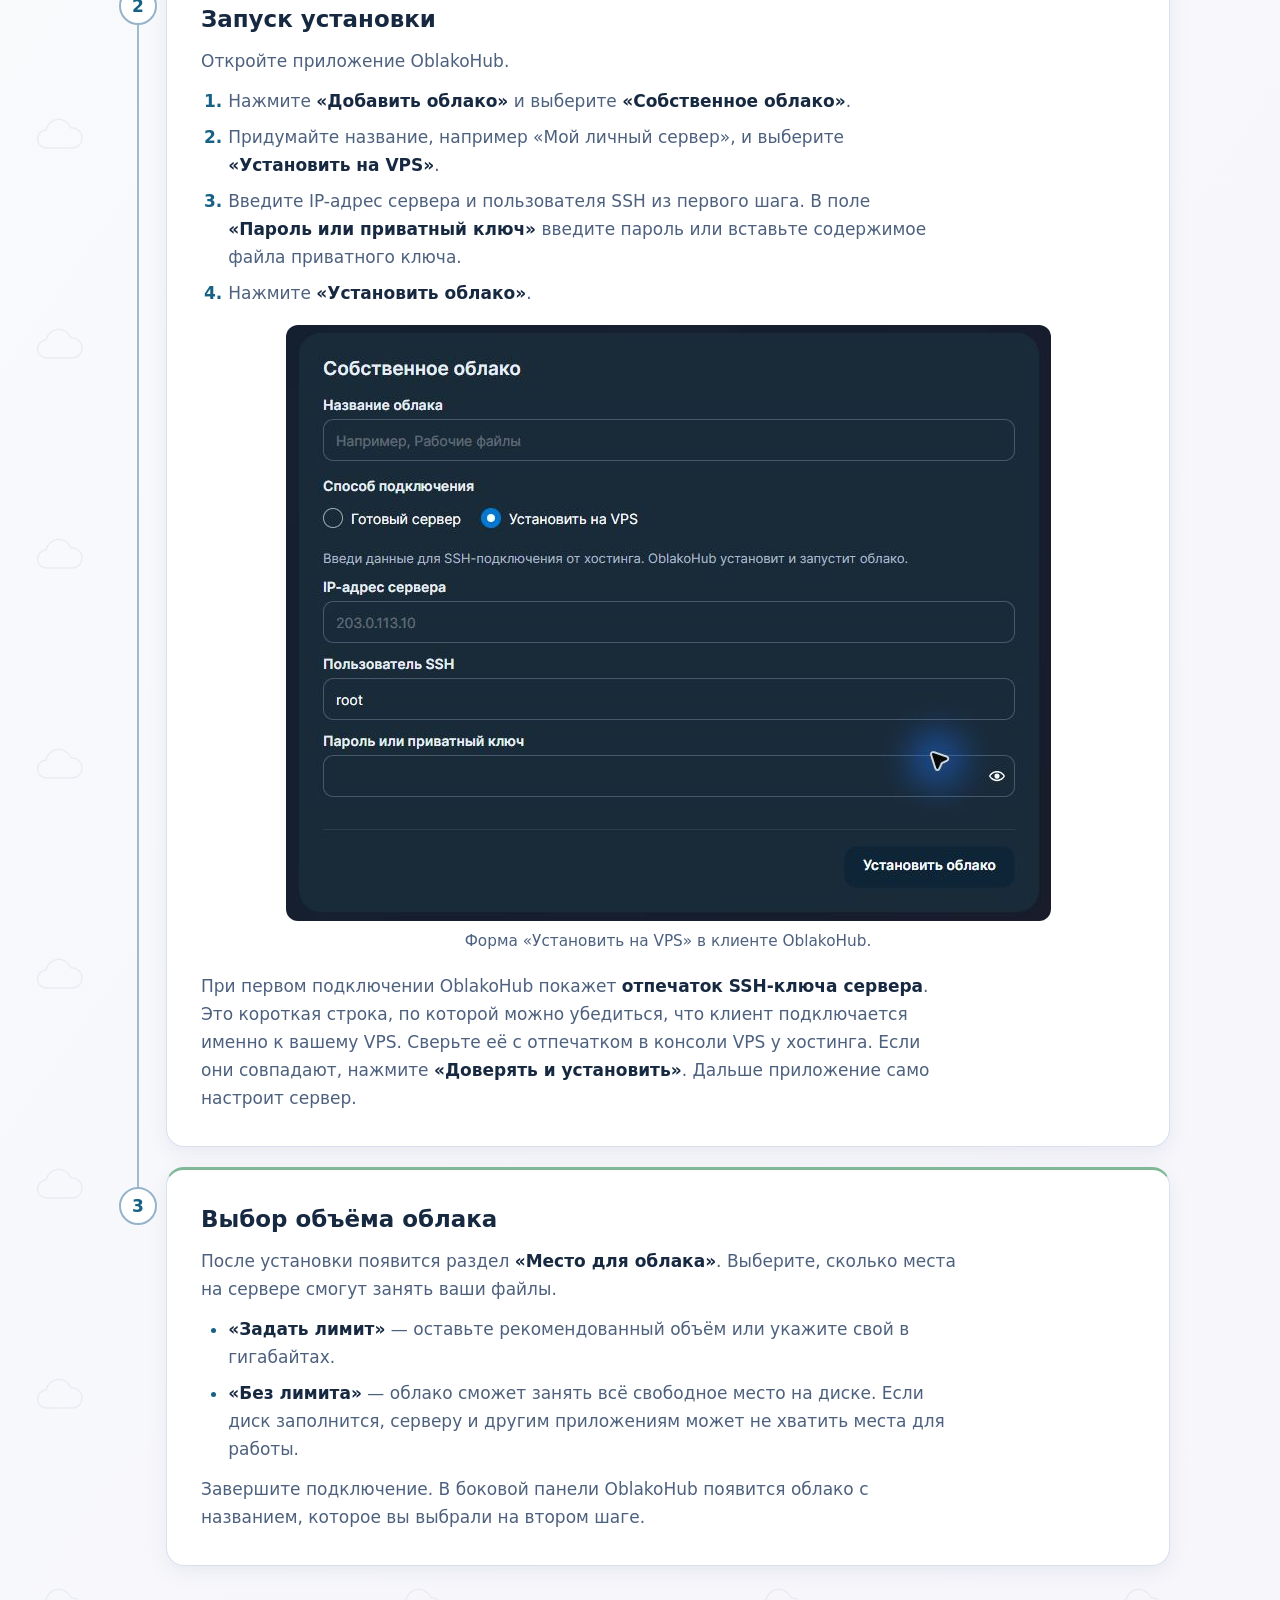
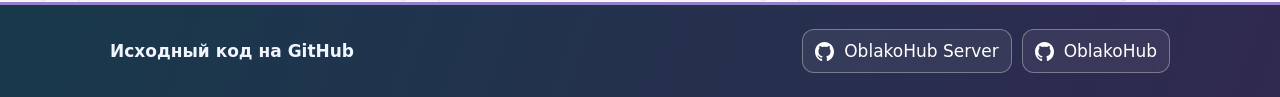
==== commit 4fdb047d: "style(Guide): Added spacing above the footer" ====
--- a/docs/index.html
+++ b/docs/index.html
@@ -7,7 +7,7 @@
   <meta name="description" content="Как запустить собственное облако OblakoHub на VPS и подключить его в приложении.">
   <title>Собственное облако · OblakoHub</title>
   <link rel="icon" href="oblako.png">
-  <link rel="stylesheet" href="guide.css?v=11">
+  <link rel="stylesheet" href="guide.css?v=12">
   <script src="guide.js?v=4" defer></script>
 </head>
 <body>
--- a/docs/guide.css
+++ b/docs/guide.css
@@ -32,7 +32,7 @@
 .top, .brand { display: flex; align-items: center; gap: 10px; }
 header { background: var(--surface); border-bottom: 1px solid var(--line); box-shadow: 0 3px 16px var(--shadow); }
 .top { justify-content: space-between; padding-block: 12px; }
-main { padding-top: 24px; }
+main { padding-block: 24px 36px; }
 .brand { font-weight: 750; }
 .brand img { object-fit: contain; }
 
